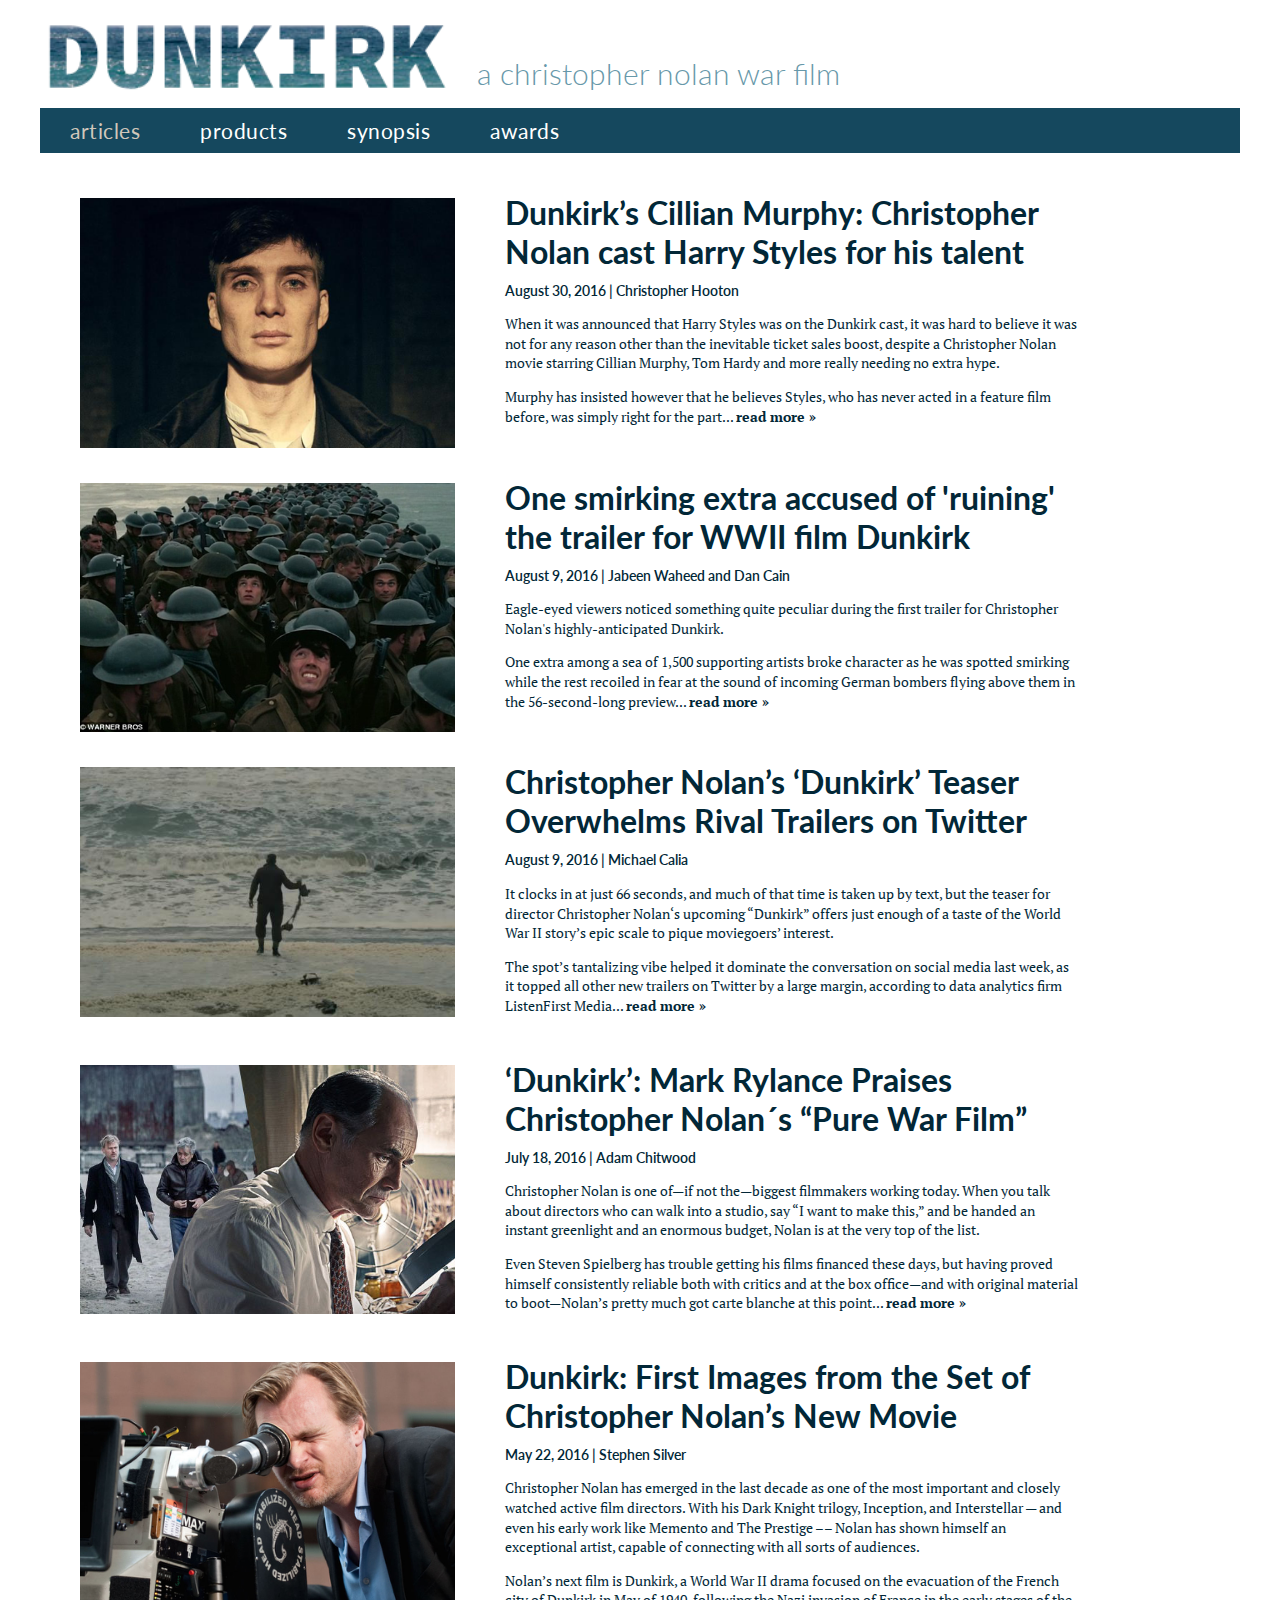
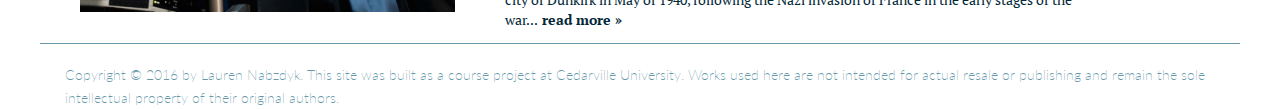
==== articles/index.html @ d1df7dfc "Initial file set from previous project" ====
<!DOCTYPE>
<html>
<head>
    <title>Dunkirk: A Christopher Nolan War Film </title>
    <meta charset="utf-8" />
    <meta name="viewport" content="width=device-width, initial-scale=1.0" />
    <link href="/styles.css" type="text/css" rel="stylesheet" />
</head>
    
    <body>
    
   <header>
        <div id=sitemasthead> 
            
            <h1> <a href="../index.html"><img src="../images/dunkirklogo.png" /> </a>
            <a id=words href="../index.html">A Christopher Nolan War Film</a>
            </h1>
            <nav id=nav-main>
            
            <ul>
                <li class=selected><a href="index.html"> Articles </a></li>
                <li><a href="../products/index.html"> Products </a></li>
                <li><a href="../synopsis.html"> Synopsis </a></li>
                <li><a href="../awards.html"> Awards </a></li>
            </ul>
            </nav>
        </div>
    </header>
        
    <h2 id=heading>Articles</h2>
    
        <section id=articles>
            
            <ul>
            
                <li>
                    <img src=../images/murphy%20preview.png />
                    
                    <div class=preview>
                        
                        <h3>Dunkirk’s Cillian Murphy: Christopher Nolan cast Harry Styles for his talent</h3>

                        <p class=bar> August 30, 2016 &#124; Christopher Hooton </p>

                        <p>When it was announced that Harry Styles was on the Dunkirk cast, it was hard to believe it was not for any reason other than the inevitable ticket sales boost, despite a Christopher Nolan movie starring Cillian Murphy, Tom Hardy and more really needing no extra hype.</p>

                        <p>Murphy has insisted however that he believes Styles, who has never acted in a feature film before, was simply right for the part... <a href=article5.html> Read More &raquo;</a></p>

                    </div>
                </li>

                <li>

                    <img src="../images/smirkpreview.png" />
                    
                    <div class=preview>
                        <h3>One smirking extra accused of 'ruining' the trailer for WWII film Dunkirk</h3>

                        <p class=bar> August 9, 2016 &#124; Jabeen Waheed and Dan Cain</p>

                        <p>Eagle-eyed viewers noticed something quite peculiar during the first trailer for Christopher Nolan's highly-anticipated Dunkirk.</p>

                        <p>One extra among a sea of 1,500 supporting artists broke character as he was spotted smirking while the rest recoiled in fear at the sound of incoming German bombers flying above them in the 56-second-long preview... <a href=article4.html> Read More &raquo;</a></p>
                    </div>
                        

                </li>

                <li>

                    <img src="../images/beach.png" />
                    
                    <div class=preview>
                        <h3>Christopher Nolan’s &lsquo;Dunkirk&rsquo; Teaser Overwhelms Rival Trailers on Twitter
                        </h3>

                        <p class=bar> August 9, 2016 &#124; Michael Calia </p>

                        <p>It clocks in at just 66 seconds, and much of that time is taken up by text, but the teaser for director Christopher Nolan‘s upcoming “Dunkirk” offers just enough of a taste of the World War II story’s epic scale to pique moviegoers’ interest.</p>

                        <p>The spot’s tantalizing vibe helped it dominate the conversation on social media last week, as it topped all other new trailers on Twitter by a large margin, according to data analytics firm ListenFirst Media... <a href=article3.html> Read More &raquo;</a></p>
                    </div>
                </li>

                <li>

                    <img src="../images/rylancepreview.png" />
                    
                    <div class=preview>
                        <h3>&lsquo;Dunkirk&rsquo;: Mark Rylance Praises Christopher Nolan&acute;s &ldquo;Pure War Film&rdquo;
                        </h3>

                        <p class=bar> July 18, 2016 &#124;  Adam Chitwood </p>

                        <p>Christopher Nolan is one of—if not the—biggest filmmakers working today. When you talk about directors who can walk into a studio, say “I want to make this,” and be handed an instant greenlight and an enormous budget, Nolan is at the very top of the list. 
                            
                        <p>Even Steven Spielberg has trouble getting his films financed these days, but having proved himself consistently reliable both with critics and at the box office—and with original material to boot—Nolan’s pretty much got carte blanche at this point... <a href="article2.html"> Read More &raquo;</a></p>
                    </div>
                </li>

                <li>

                    <img src="../images/nolan.png" />
                    
                    <div class=preview>
                        <h3>Dunkirk: First Images from the Set of Christopher Nolan’s New Movie</h3>

                        <p class=bar>May 22, 2016 &#124; Stephen Silver</p>

                        <p>Christopher Nolan has emerged in the last decade as one of the most important and closely watched active film directors. With his Dark Knight trilogy, Inception, and Interstellar — and even his early work like Memento and The Prestige –– Nolan has shown himself an exceptional artist, capable of connecting with all sorts of audiences.</p>

                        <p>Nolan’s next film is Dunkirk, a World War II drama focused on the evacuation of the French city of Dunkirk in May of 1940, following the Nazi invasion of France in the early stages of the war...<a href="article1.html"> Read More &raquo;</a></p>
                    </div>
                </li>

            </ul>

        </section>
        
        <footer>
            <p>Copyright &copy; 2016 by Lauren Nabzdyk. This site was built as a course project at Cedarville University. Works used here are not intended for actual resale or publishing and remain the sole intellectual property of their original authors.</p> 
        </footer>
    
    </body>


</html>
---- styles.css ----
@import url('https://fonts.googleapis.com/css?family=Lato:300,400,700,900');
@import url('https://fonts.googleapis.com/css?family=PT+Serif:400,400i,700');


a:hover, 
.selected a {
    color:d0c7bb;
}

#articles a {
    text-transform:lowercase;
    font-weight:800;
}

#articles img {
    float:left;
    width:375px;
    height:auto;
    box-sizing:border-box;
    padding-top:35px;
    clear:both;
}

#articles h3 {
    width:575px;
    font-size:3.2em; 
    color:022737;
    margin:30 0 10;
}

#articles ul {
    list-style:none;
}

body {
    font-family: 'Lato', sans-serif;
    font-size:62.5%;
    font-weight:normal;
    width:1200px;
    margin:auto;
    padding:0;
}

#content {
    float:none;
    width:770px;
    padding:15px 310px 10px 115px;
}

#content img {
    width:775px;
    margin:0;
}

#content li img {
    width:500px;
    margin:auto;
    padding:25 75;
}

#content td {
    padding:15;
    color: 022737;
}

#content th {
    text-align:left;
    padding:15px;
    font-weight:800;
    color: 022737;
}

#content .title p {
    font-family: 'Lato', sans-serif;
    margin:0;
    padding:10 0;
}

#content ul {
    list-style:none;
}

.except {
    text-transform:lowercase;
    font-weight:bold;
    font-size:3.2em;
    color:022737;
    margin-bottom:auto;
    margin-left:115px
}

footer {
    clear:both;
    font-style:'Lato', sans-serif; 
    font-weight:200;
    color:6798a9;
    font-size:1.4em;
    width:100%;
    margin-top:50px;
    border-top-style:solid;
    border-width:thin;
    padding-top:20px;
}

footer p {
    margin:0;
    padding-left:25px;
    width:95%;
    line-height:1.6em;
    
}


h1 {
    font-size: 3em;
    font-weight:300;
    margin-bottom:auto;
    text-transform:lowercase;
    padding:0;
}

h1 a {
    text-decoration:none;
    color:6798a9;
    padding:0;
    
}

h3 {
    font-weight:bold;
    font-size:3.2em;
    color:022737;
    margin-bottom:18px;
    width:775px;
}

#heading {
    display:none;
}

header img {
    padding-top:15px;
    width:412px;
}

img {
    width:100%
}

#info {
    float:left;
    
}

#info h3 {
    font-size:3.2em;
    color:15485e;
    margin-bottom:5px;
    margin-top:45px;
    width:700;
}

#info p {
    font-size:1.4em;
    color:022737;
    width:600px;
    padding:5 0;
    margin:0;
    font-weight:400;
}

#info .price {
    font-family:'Lato', sans-serif;
    font-size:2.1em;
    font-weight:600;
    margin-top:8;
    margin-bottom:15;
    color:15485e;
}

#info .purchase {
    background-color:022737;
    color:white;
    box-sizing: border-box;
    padding:10;
    margin-top:25;
    width:210;
    text-align:center;
    text-transform: lowercase;
    font-family:'Lato', sans-serif;
}

#info .purchase a {
    color:white;
}

#info .purchase a:hover {
    color:d0c7bb;
    
}

#info ul {
    font-size:1.2em;
    list-style:none;
    font-family:'PT Serif', serif;
    padding:10 0;
    margin:0 ;
    color:022737;
}

#main .above {
    margin:auto;
    background-image:url(images/nolanmain.png);
    background-repeat:no-repeat;
    background-size: 775px;
    box-sizing:border-box;
    width:765px;
    height:430px;
    margin-bottom:40;
}

#main .above a {
    color:white;
    text-transform: lowercase;
    font-family: 'Lato', sans-serif;
    padding-left:675;
}

#main .above h3 {
    color:white;
    padding:15;
    width:425px;
    font-weight:600;
    letter-spacing:inherit;
    font-size:3.6em;
    padding:25 25 210;
}

#main .below1 {
    margin:auto;
    float:left; 
    box-sizing: border-box;
    padding-right:15px;
}

#main .below1 img {
    width:375px;
    
}

#main .below2 {
    margin:auto;
    float:left;
    box-sizing: border-box;
    padding:0 25;
}

#main .below2 img {
    width:375px;
}

#main .below1 h3,
#main .below2 h3 {
    font-size:2em;
    width:355px;
    padding:0;
    margin-top:15;
    margin-bottom:15;
}

#main .below1 p,
#main .below2 p {
    font-family: 'PT Serif', serif;
    margin:0;
    width:315px;
    font-family: 'PT Serif', serif;
    font-style: oblique;
    padding:0;
}

#main .below1 p a,
#main .below2 p a{
    font-style:normal;
    text-transform: lowercase;
    font-weight:800;
    margin:0;
}

#main #focus {
    float:left;
    width:775;
    box-sizing:border-box;
    padding:0
}

#main #sidebar {
    margin:0;
    float:left;
    width:425px;
    box-sizing:border-box;
    padding:0 20;
}

#main #sidebar a:hover {
    color:d0c7bb;
}

#main #sidebar h3 {
    margin:auto;
    font-size:2.1em;
    float:right;
    text-align:center;
    width:125;
    padding:80 20 75 10;
}

#main #sidebar li a {
    text-decoration:none;
    font-weight:400;
    color:white;
}

#main #sidebar .feature {
    margin:35 0;
    background:none;
    font-family: 'Lato', sans-serif;
    font-size:3.6em;
    color:2b7a91;
    font-weight:600;
    text-transform: lowercase;
    width:420;
    height:15;
}

#main #sidebar .left h3 {
    margin:auto;
    float:left;
    padding-left:30px;
    padding-right:30px;
}

#main #sidebar .left img {
    width:185px;
    height:auto;
    position:relative;
}

#main #sidebar .right img {
    width:185px;
    height:auto;
    position:relative;
    padding:0;
}

#main #sidebar li  {
    margin:0;
    background-color:15485e;
    box-sizing:border-box;
    padding:0 15 0 15;
    height:225;
    margin-top:55;
    width:400px;
    margin-top:55;
}

#main #sidebar .view a {
    font-family:'PT Serif', serif;
    font-weight:600;
    color:022737;
    padding-left:245;
}

#main #sidebar .view a:hover {
    color:d0c7bb;
}

#main #sidebar .view {
    background:none;
}

#main .special a {
    margin:0;
    float:left;
    width:250;
    padding-left:115;
    padding-bottom:20;
    text-align:right;
}

#main ul {
    list-style:none;
    padding:0;
}

nav {
    clear:both;
    background-color:15485e;
    width:1200px;
}

nav a {
    color:white;
    font-size:2.1em;
    text-decoration:none;
    letter-spacing:.5px;

}

nav:after {
    clear:both;
    display: block;
    content:"";
}

nav li {
    list-style:none;
    float:left;
    padding-left:30px;
    padding-right:30px;
    padding-top:10px;
    padding-bottom:10px;
    text-transform: lowercase;

}

nav ul {
    padding-left:0;
}

p a {
    text-decoration:none;
    color:022737;
    padding:0;
    margin:auto;
}

.preview {
    margin:0;
    float:left;
    width:575px;
    padding-left:50;
}

.preview .bar {
    margin:0;
    font-family:'Lato', sans-serif;
    font-weight:600;
    font-size:1.4em;
}

#products .item a:hover h4 {
    color:d0c7bb;
}

#products .item {
    margin:auto;
    float:left;
    width:375px;
    box-sizing:border-box;
    padding:50 25 0 25; 
    height:575px;
}

#products .item a {
    margin:auto;
    text-transform:lowercase;
    text-align:right;
    text-decoration:none;
}

#products .item h4  {
    text-decoration:none;
    margin:0;
    font-size:2.1em;
    font-weight:800;
    color:022737;
    padding:15px 15px;
    text-align:center;
    text-transform: none;
}

#products .item p {
    font-family:'Lato', sans-serif;
    margin:auto;
    font-size:1.8em;
    font-weight:600;
    padding:0 0 15;
    color:022737;
    text-align:center;
}

#product1 img {
    float:left;
    width:280px;
    height:370px;
    padding-left:65px;
    padding-right:25px;
    padding-bottom:100px;
    padding-top:35px;
}

#product2 img {
    float:left;
    width:280px;
    height:370px;
    padding-left:65px;
    padding-right:25px;
    padding-bottom:100px;
    padding-top:35px;
}

#product3 img {
    float:left;
    width:280px;
    height:370px;
    padding-left:65px;
    padding-right:25px;
    padding-bottom:100px;
    padding-top:35px;
}

#product4 img {
    float:left;
    width:280px;
    height:370px;
    padding-left:65px;
    padding-right:25px;
    padding-bottom:100px;
    padding-top:35px;
}

#product5 img {
    float:left;
    width:280px;
    height:370px;
    padding-left:65px;
    padding-right:25px;
    padding-bottom:100px;
    padding-top:35px;
}

#products ul {
    list-style:none;
}

section p {
    font-family: 'PT Serif', serif;
    font-weight: normal;
    font-size:1.4em;
    color:022737;
    line-height:1.4em;
    padding:0;
}

.title .bar {
    font-family:'Lato', sans-serif;
    font-weight:600;
    font-size:1.4em;
    padding:15 0;
}

.title h3 {
    margin-top:15px;
    margin-bottom:0;
    width:100%; 
}

#words {
    float:right;
    clear:both;
    padding:55px 400px 0 0;
}

.year {
    font-weight: 800;
}

@media screen and (max-width:1200px) {
    
    #articles img {
        display:none;
    }
    
    body {
        width:720px;
    }
    
    #content {
        padding:0 25 ;
        width:90%;
    }
    
    #content img {
        width:100%;
        height:auto;
    }
    
    .except {
        margin:0;
        padding:15 25 5; 
    }
    
    h1 {
        font-size:2.4em;
    }
    
    #info h3 {
        width:375px;
        font-size:3em;
    }
    
    #info {
        width:400px;
        margin-bottom:100px;
    }
    
    #info p {
        width:375px; 
    }
    
    header img {
        padding-top:10px;
        width:345px;
    }
    
    #main .above {
        background-size:450px;
        margin:0;
        padding:0;
        height:auto;
        width:450px;
    }
    
     #main .above a {
        padding-left:350px;
    }

    #main .above h3 {
        font-size:2.4em; 
        width:275px;
        padding:15px;
        margin-bottom:90px;
    }
    
    #main .below1 {
        width:225px;
    }
    
    #main .below1 img {
        width:100%;
        
    }
    
    #main .below1 p {
        width:215px;
        font-size:1.1em;
    }
    
    #main .below1 h3 {
        font-size:1.4em;
        width:215px;
    }
    
    #main .below2 {
        width:135px;
        padding:0;
    }
    
    #main .below2 img {
        width:100%;
        padding:0 10px; 
    }
    
    #main .below2 p {
        width:215px;
        font-size:1.1em;
    }
    
    #main .below2 h3 {
        font-size:1.4em;
        width:215px;
    }
    
     
    #main #focus {
        width:65%; 
    }
    
    
    #main #sidebar {
        width:35%;
        float:right;
        padding:0;
        margin:0;
        height:auto;
    }

    #main #sidebar .feature {
        font-size:2.4em;
        padding:0;
        width:100%;
        margin:25 0 20 0;
    }

    #main #sidebar .left img {
        width:45%;
        float:left;
        padding:0 15; 
        margin:0;
        
    }

    #main #sidebar .right img {
        width:45%;
        padding:0 10; 
        float:right;
        margin:0;
    }
    
    #main #sidebar h3 {
        width:100%;
        font-size:1.4em;
        padding:45px 15;
        margin:auto;
        float:none;
    }
    
    #main #sidebar .left h3 {
        width:90%;
        font-size:1.4em;
        padding:45px 0;
        margin:auto;
        float:none;
    }
    
    #main #sidebar li {
        float:right; 
        width:100%;
        padding:0;
        margin:20px 0;
        height:130px; 
    }
    
    #main #sidebar .view a {
        width:300px;
        padding:0 130
    }
    
    
    #main .special a {
        padding:0 15;
        margin:auto;
        width:200px;
    }
    
    nav {
        width:100%;
    }

    .preview {
        padding-left:0;
    }
    
    #products .item {
        padding-right:15px;
        padding-left:15px;;
        width:315px;
        height:585px;
        margin:auto;
    }
    
    #product1 img {
        width:35%; 
        height:auto;
        padding:45px 35px 0 25px;
    }
    
    #product2 img {
        width:35%;
        height:auto;
        padding:45px 35px 0 25px;
    }
    
    #product3 img {
        width:35%;
        height:auto;
        padding:45px 35px 0 25px;
    }
    
    #product4 img {
        width:35%;
        height:auto;
        padding:45px 35px 0 25px;
    }
    
    #product5 img {
        width:35%;
        height:auto;
        padding:45px 35px 0 25px;
    }
    
   #words {
        float:right;
        padding:45px 70px 0 0;
        margin:0;
    }
   
}

@media screen and (max-width:720px) {
    
    #articles h3 {
        padding-left:0;
        margin-left:0;
        font-size:1.7em;
        width:285px;
        margin-top:15px;
    }
    
    #articles ul {
        padding-left:15px;
    }
    
    #articles p {
        font-size:1.2em;
        padding-left:0;
        width:285px;
    }
  
    body {
        width:320px;
        font-size:62.5%;
    }
    
    #content {
        font-size:.8em;
        padding:0 15px;
        width:85%;
    }
    
    #content td {
        font-size:.8em;
        margin-left:0;
        padding:10px;
    }
    
    #content th {
        font-size:.8em;
        padding:10px
    }
    
    #content ul img {
        width:75%;
        padding:10px 0;
    }
    
    .except {
        font-size:2em;
        padding:10px 15px 0;
    }
    
    footer {
        font-size:1em;
        width:300px;
    }
    
    header img {
        width:60%;
        padding:10px 5px 0 5px;
        margin:0;
    }
    
    #info {
        padding-left:15px;
    }
    
    #info h3 {
        margin-top:25px;
        font-size:2.1em;
        width:275px;
    }
    
    #info .price {
        font-size:1.4em;
    }
    
    #info p {
        width:275;
        font-size:1.2em;
    }
    
    #main .above {
        background-size:290px; 
        margin-left:15px;
        margin-bottom:0;
    }
    
    #main .above h3 {
        font-size:1.6em; 
        color:15485e;
        padding-top:175px;
        padding-left:0;
        padding-bottom:0;
        margin-bottom:0;
    }
    
    #main .above a {
        color:15485e;
        padding:0;
        padding-bottom:0;
        margin-bottom:0;
        font-weight:300;
        font-size:.8em;
    }
    
    #main .above a:hover {
        color::d0c7bb;;
    }
    
    #main .below1 img,
    #main .below2 img {
        display:none;
    }
    
    #main .below1 .hide,
    #main .below2 .hide{
        display:none;
    }
    
    #main .below1 h3,
    #main .below2 h3{
        color:15485e;
        width:300px;
        padding-left:15px;
        margin-bottom:0;
        margin-top:15px;
    }
    
     #main #focus {
        width:100%;
    }
    
    #main .below1 .special a,
    #main .below2 .special a {
        color:15485e;
        font-family:'Lato', sans-serif;
        margin-top:0;
        padding-left:15px;
        float:none;
        font-weight:300;
    }
    
    #main .below1 .special a:hover,
    #main .below2 .special a:hover {
        color:d0c7bb;
    }
    
    #main #sidebar {
        width:100%;
        float:none;
        padding:0;
        margin:0;
        height:auto;
    }
    
    #main #sidebar .feature {
        padding-left: 15px;
        font-size:1.8em;
        margin-bottom:10px;
    }
    
    #main #sidebar li {
        background-color:white;
        height:175px;
    }
    
    #main #sidebar h3 {
        margin-top:45px;

    }
    
    #main #sidebar .left h3 {
        margin-top:45px;
        margin-bottom:;
    }
    
    #main #sidebar li a {
        color:15485e;

    }
    
    #main #sidebar .view a {
        float:left;
        width:100%;
        padding-left:185px;
        font-weight:100;
    }
    
    #main p {
        margin:0;
    }
    
    nav li {
        font-size:.6em ;
        padding-left:15px;
        padding-top:6px;
        padding-bottom:6px;
        margin:0;
        width:320px;
    }
    
    nav {
        height:110px;
    }
    
    #product1 img {
        width:55%;
        height:auto;
        padding-left:75px;
        
    }
    
    #product2 img {
        padding-top:25px;
        width:55%;
        height:auto;
        padding-left:75px;
        
    }
    
    #product3 img {
        width:55%;
        height:auto;
        padding-left:75px;
        
    }
    
    #product4 img {
        width:55%;
        height:auto;
        padding-left:75px;
        
    }
    
    #product5 img {
        width:55%;
        height:auto;
        padding-left:75px;
        
    }
    
    #products .item {
        width:100%;
        height:auto;
        margin:auto;
        padding:0;
        height:250px;
    }
    
    #products .item .book {
        padding:40px 0 10px;
    }
    
    #products .item img {
        float:left;
        width:50%;
        padding:10px 15px 30px 10px;
        height:auto;
    }
    
    #products .item h4 {
        font-size:1.6em;
        padding-top:130px;
        text-align:left;
    }
    
    #products .item p {
        font-size:1.4em;
        padding:0;
        text-align:left;
    }
    
    #products ul {
        padding:0 15px;
    }
    
    .title h3 {
        font-size:2.1em; 
    }
    
    #words {
        font-size:62.5%;
        width:115px;
        padding:10px 0 10px 0;
    }
    
}
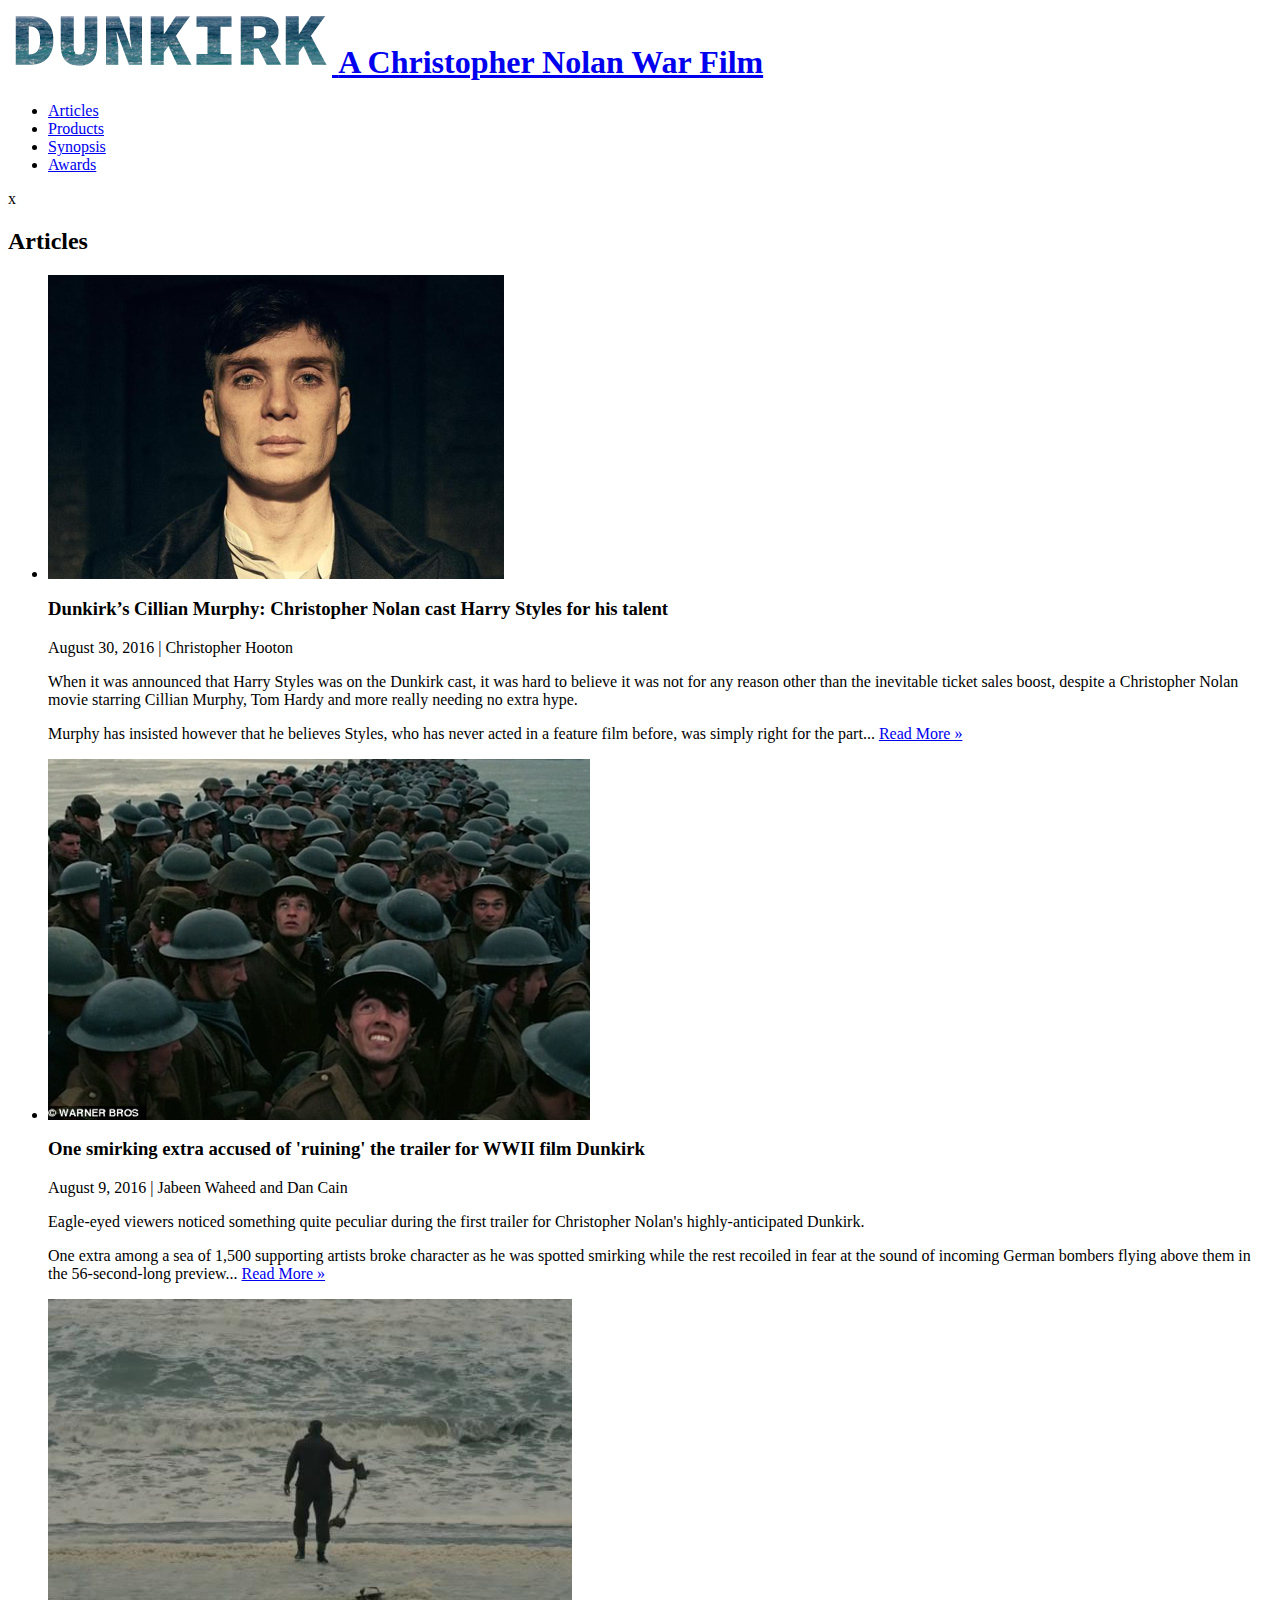
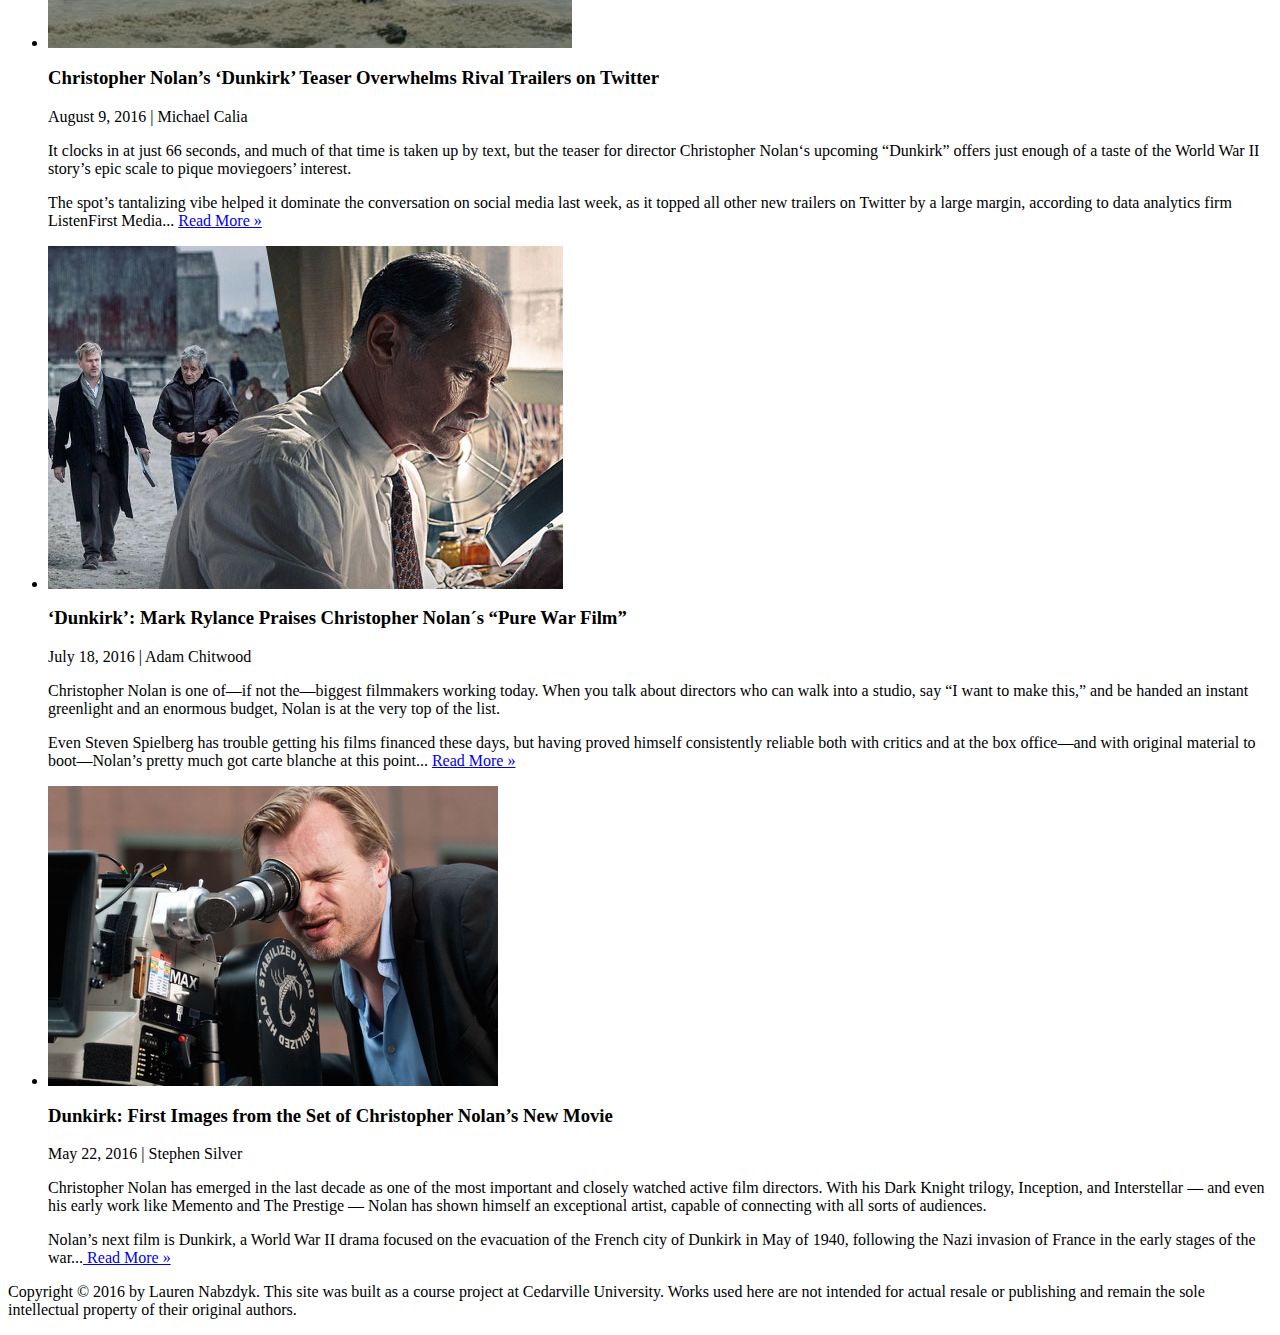
==== commit dee61798: "Install sass and browser-sync" ====
--- a/articles/index.html
+++ b/articles/index.html
@@ -4,19 +4,19 @@
     <title>Dunkirk: A Christopher Nolan War Film </title>
     <meta charset="utf-8" />
     <meta name="viewport" content="width=device-width, initial-scale=1.0" />
-    <link href="/styles.css" type="text/css" rel="stylesheet" />
+    <link href="css/styles.css" type="text/css" rel="stylesheet" />
 </head>
-    
+
     <body>
-    
+
    <header>
-        <div id=sitemasthead> 
-            
+        <div id=sitemasthead>
+
             <h1> <a href="../index.html"><img src="../images/dunkirklogo.png" /> </a>
             <a id=words href="../index.html">A Christopher Nolan War Film</a>
             </h1>
             <nav id=nav-main>
-            
+
             <ul>
                 <li class=selected><a href="index.html"> Articles </a></li>
                 <li><a href="../products/index.html"> Products </a></li>
@@ -25,19 +25,19 @@
             </ul>
             </nav>
         </div>
-    </header>
-        
+    </header>x
+
     <h2 id=heading>Articles</h2>
-    
+
         <section id=articles>
-            
+
             <ul>
-            
+
                 <li>
                     <img src=../images/murphy%20preview.png />
-                    
+
                     <div class=preview>
-                        
+
                         <h3>Dunkirk’s Cillian Murphy: Christopher Nolan cast Harry Styles for his talent</h3>
 
                         <p class=bar> August 30, 2016 &#124; Christopher Hooton </p>
@@ -52,7 +52,7 @@
                 <li>
 
                     <img src="../images/smirkpreview.png" />
-                    
+
                     <div class=preview>
                         <h3>One smirking extra accused of 'ruining' the trailer for WWII film Dunkirk</h3>
 
@@ -62,14 +62,14 @@
 
                         <p>One extra among a sea of 1,500 supporting artists broke character as he was spotted smirking while the rest recoiled in fear at the sound of incoming German bombers flying above them in the 56-second-long preview... <a href=article4.html> Read More &raquo;</a></p>
                     </div>
-                        
+
 
                 </li>
 
                 <li>
 
                     <img src="../images/beach.png" />
-                    
+
                     <div class=preview>
                         <h3>Christopher Nolan’s &lsquo;Dunkirk&rsquo; Teaser Overwhelms Rival Trailers on Twitter
                         </h3>
@@ -85,15 +85,15 @@
                 <li>
 
                     <img src="../images/rylancepreview.png" />
-                    
+
                     <div class=preview>
                         <h3>&lsquo;Dunkirk&rsquo;: Mark Rylance Praises Christopher Nolan&acute;s &ldquo;Pure War Film&rdquo;
                         </h3>
 
                         <p class=bar> July 18, 2016 &#124;  Adam Chitwood </p>
 
-                        <p>Christopher Nolan is one of—if not the—biggest filmmakers working today. When you talk about directors who can walk into a studio, say “I want to make this,” and be handed an instant greenlight and an enormous budget, Nolan is at the very top of the list. 
-                            
+                        <p>Christopher Nolan is one of—if not the—biggest filmmakers working today. When you talk about directors who can walk into a studio, say “I want to make this,” and be handed an instant greenlight and an enormous budget, Nolan is at the very top of the list.
+
                         <p>Even Steven Spielberg has trouble getting his films financed these days, but having proved himself consistently reliable both with critics and at the box office—and with original material to boot—Nolan’s pretty much got carte blanche at this point... <a href="article2.html"> Read More &raquo;</a></p>
                     </div>
                 </li>
@@ -101,7 +101,7 @@
                 <li>
 
                     <img src="../images/nolan.png" />
-                    
+
                     <div class=preview>
                         <h3>Dunkirk: First Images from the Set of Christopher Nolan’s New Movie</h3>
 
@@ -116,12 +116,12 @@
             </ul>
 
         </section>
-        
+
         <footer>
-            <p>Copyright &copy; 2016 by Lauren Nabzdyk. This site was built as a course project at Cedarville University. Works used here are not intended for actual resale or publishing and remain the sole intellectual property of their original authors.</p> 
+            <p>Copyright &copy; 2016 by Lauren Nabzdyk. This site was built as a course project at Cedarville University. Works used here are not intended for actual resale or publishing and remain the sole intellectual property of their original authors.</p>
         </footer>
-    
+
     </body>
 
 
-</html>+</html>
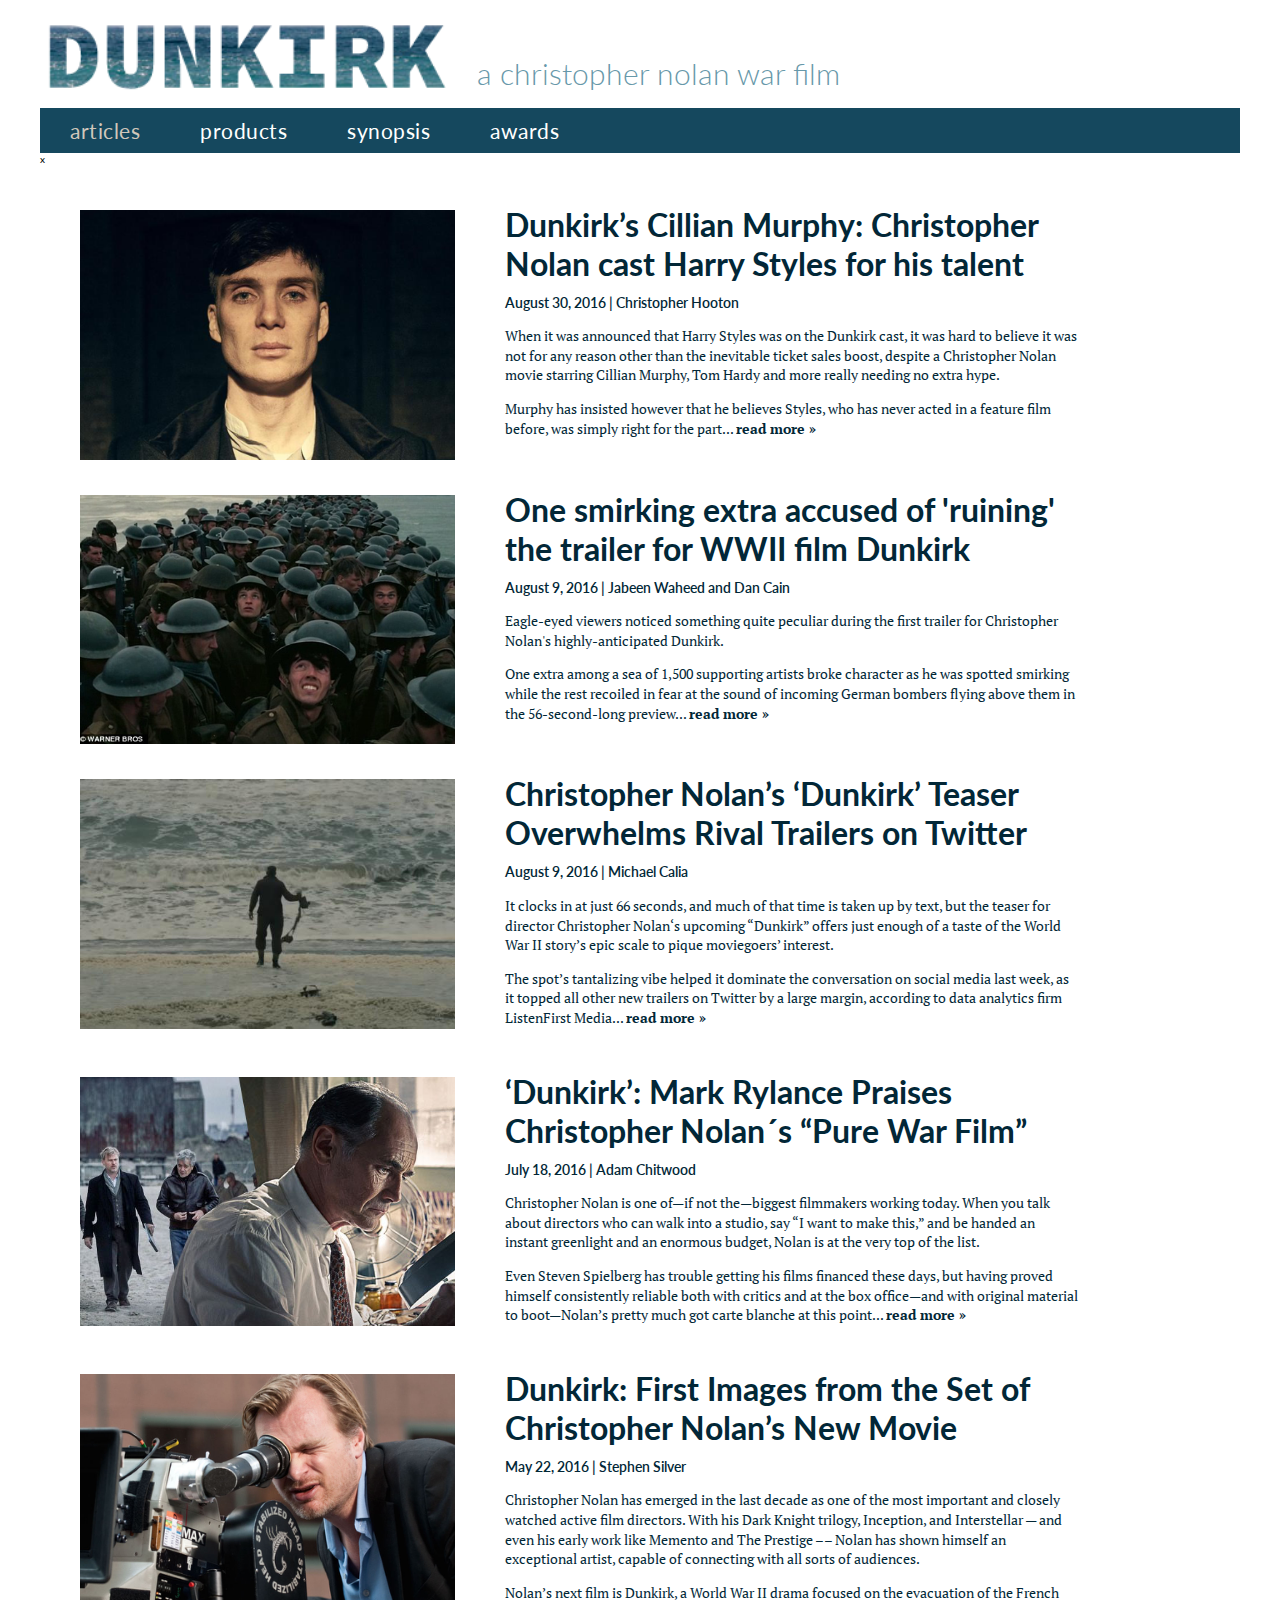
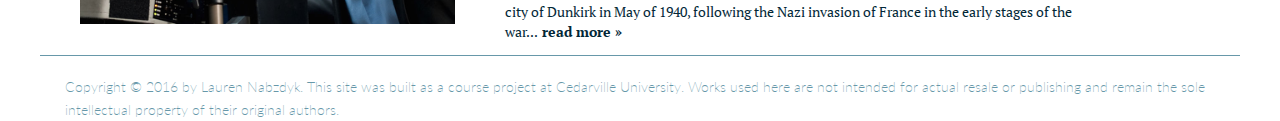
==== commit 6e1796c6: "Correct styles for all pages and ensure paths" ====
--- a/articles/index.html
+++ b/articles/index.html
@@ -4,7 +4,7 @@
     <title>Dunkirk: A Christopher Nolan War Film </title>
     <meta charset="utf-8" />
     <meta name="viewport" content="width=device-width, initial-scale=1.0" />
-    <link href="css/styles.css" type="text/css" rel="stylesheet" />
+    <link href="../css/styles.css" type="text/css" rel="stylesheet" />
 </head>
 
     <body>
--- a/css/styles.css
+++ b/css/styles.css
@@ -0,0 +1,899 @@
+@import url("https://fonts.googleapis.com/css?family=Lato:300,400,700,900");
+@import url("https://fonts.googleapis.com/css?family=PT+Serif:400,400i,700");
+a:hover,
+.selected a {
+  color: d0c7bb; }
+
+#articles a {
+  text-transform: lowercase;
+  font-weight: 800; }
+
+#articles img {
+  float: left;
+  width: 375px;
+  height: auto;
+  box-sizing: border-box;
+  padding-top: 35px;
+  clear: both; }
+
+#articles h3 {
+  width: 575px;
+  font-size: 3.2em;
+  color: 022737;
+  margin: 30 0 10; }
+
+#articles ul {
+  list-style: none; }
+
+body {
+  font-family: 'Lato', sans-serif;
+  font-size: 62.5%;
+  font-weight: normal;
+  width: 1200px;
+  margin: auto;
+  padding: 0; }
+
+#content {
+  float: none;
+  width: 770px;
+  padding: 15px 310px 10px 115px; }
+
+#content img {
+  width: 775px;
+  margin: 0; }
+
+#content li img {
+  width: 500px;
+  margin: auto;
+  padding: 25 75; }
+
+#content td {
+  padding: 15;
+  color: 022737; }
+
+#content th {
+  text-align: left;
+  padding: 15px;
+  font-weight: 800;
+  color: 022737; }
+
+#content .title p {
+  font-family: 'Lato', sans-serif;
+  margin: 0;
+  padding: 10 0; }
+
+#content ul {
+  list-style: none; }
+
+.except {
+  text-transform: lowercase;
+  font-weight: bold;
+  font-size: 3.2em;
+  color: 022737;
+  margin-bottom: auto;
+  margin-left: 115px; }
+
+footer {
+  clear: both;
+  font-style: 'Lato', sans-serif;
+  font-weight: 200;
+  color: 6798a9;
+  font-size: 1.4em;
+  width: 100%;
+  margin-top: 50px;
+  border-top-style: solid;
+  border-width: thin;
+  padding-top: 20px; }
+
+footer p {
+  margin: 0;
+  padding-left: 25px;
+  width: 95%;
+  line-height: 1.6em; }
+
+h1 {
+  font-size: 3em;
+  font-weight: 300;
+  margin-bottom: auto;
+  text-transform: lowercase;
+  padding: 0; }
+
+h1 a {
+  text-decoration: none;
+  color: 6798a9;
+  padding: 0; }
+
+h3 {
+  font-weight: bold;
+  font-size: 3.2em;
+  color: 022737;
+  margin-bottom: 18px;
+  width: 775px; }
+
+#heading {
+  display: none; }
+
+header img {
+  padding-top: 15px;
+  width: 412px; }
+
+img {
+  width: 100%; }
+
+#info {
+  float: left; }
+
+#info h3 {
+  font-size: 3.2em;
+  color: 15485e;
+  margin-bottom: 5px;
+  margin-top: 45px;
+  width: 700; }
+
+#info p {
+  font-size: 1.4em;
+  color: 022737;
+  width: 600px;
+  padding: 5 0;
+  margin: 0;
+  font-weight: 400; }
+
+#info .price {
+  font-family: 'Lato', sans-serif;
+  font-size: 2.1em;
+  font-weight: 600;
+  margin-top: 8;
+  margin-bottom: 15;
+  color: 15485e; }
+
+#info .purchase {
+  background-color: 022737;
+  color: white;
+  box-sizing: border-box;
+  padding: 10;
+  margin-top: 25;
+  width: 210;
+  text-align: center;
+  text-transform: lowercase;
+  font-family: 'Lato', sans-serif; }
+
+#info .purchase a {
+  color: white; }
+
+#info .purchase a:hover {
+  color: d0c7bb; }
+
+#info ul {
+  font-size: 1.2em;
+  list-style: none;
+  font-family: 'PT Serif', serif;
+  padding: 10 0;
+  margin: 0;
+  color: 022737; }
+
+#main .above {
+  margin: auto;
+  background-image: url(../images/nolanmain.png);
+  background-repeat: no-repeat;
+  background-size: 775px;
+  box-sizing: border-box;
+  width: 765px;
+  height: 430px;
+  margin-bottom: 40; }
+
+#main .above a {
+  color: white;
+  text-transform: lowercase;
+  font-family: 'Lato', sans-serif;
+  padding-left: 675; }
+
+#main .above h3 {
+  color: white;
+  padding: 15;
+  width: 425px;
+  font-weight: 600;
+  letter-spacing: inherit;
+  font-size: 3.6em;
+  padding: 25 25 210; }
+
+#main .below1 {
+  margin: auto;
+  float: left;
+  box-sizing: border-box;
+  padding-right: 15px; }
+
+#main .below1 img {
+  width: 375px; }
+
+#main .below2 {
+  margin: auto;
+  float: left;
+  box-sizing: border-box;
+  padding: 0 25; }
+
+#main .below2 img {
+  width: 375px; }
+
+#main .below1 h3,
+#main .below2 h3 {
+  font-size: 2em;
+  width: 355px;
+  padding: 0;
+  margin-top: 15;
+  margin-bottom: 15; }
+
+#main .below1 p,
+#main .below2 p {
+  font-family: 'PT Serif', serif;
+  margin: 0;
+  width: 315px;
+  font-family: 'PT Serif', serif;
+  font-style: oblique;
+  padding: 0; }
+
+#main .below1 p a,
+#main .below2 p a {
+  font-style: normal;
+  text-transform: lowercase;
+  font-weight: 800;
+  margin: 0; }
+
+#main #focus {
+  float: left;
+  width: 775;
+  box-sizing: border-box;
+  padding: 0; }
+
+#main #sidebar {
+  margin: 0;
+  float: left;
+  width: 425px;
+  box-sizing: border-box;
+  padding: 0 20; }
+
+#main #sidebar a:hover {
+  color: d0c7bb; }
+
+#main #sidebar h3 {
+  margin: auto;
+  font-size: 2.1em;
+  float: right;
+  text-align: center;
+  width: 125;
+  padding: 80 20 75 10; }
+
+#main #sidebar li a {
+  text-decoration: none;
+  font-weight: 400;
+  color: white; }
+
+#main #sidebar .feature {
+  margin: 35 0;
+  background: none;
+  font-family: 'Lato', sans-serif;
+  font-size: 3.6em;
+  color: 2b7a91;
+  font-weight: 600;
+  text-transform: lowercase;
+  width: 420;
+  height: 15; }
+
+#main #sidebar .left h3 {
+  margin: auto;
+  float: left;
+  padding-left: 30px;
+  padding-right: 30px; }
+
+#main #sidebar .left img {
+  width: 185px;
+  height: auto;
+  position: relative; }
+
+#main #sidebar .right img {
+  width: 185px;
+  height: auto;
+  position: relative;
+  padding: 0; }
+
+#main #sidebar li {
+  margin: 0;
+  background-color: 15485e;
+  box-sizing: border-box;
+  padding: 0 15 0 15;
+  height: 225;
+  margin-top: 55;
+  width: 400px;
+  margin-top: 55; }
+
+#main #sidebar .view a {
+  font-family: 'PT Serif', serif;
+  font-weight: 600;
+  color: 022737;
+  padding-left: 245; }
+
+#main #sidebar .view a:hover {
+  color: d0c7bb; }
+
+#main #sidebar .view {
+  background: none; }
+
+#main .special a {
+  margin: 0;
+  float: left;
+  width: 250;
+  padding-left: 115;
+  padding-bottom: 20;
+  text-align: right; }
+
+#main ul {
+  list-style: none;
+  padding: 0; }
+
+nav {
+  clear: both;
+  background-color: 15485e;
+  width: 1200px; }
+
+nav a {
+  color: white;
+  font-size: 2.1em;
+  text-decoration: none;
+  letter-spacing: .5px; }
+
+nav:after {
+  clear: both;
+  display: block;
+  content: ""; }
+
+nav li {
+  list-style: none;
+  float: left;
+  padding-left: 30px;
+  padding-right: 30px;
+  padding-top: 10px;
+  padding-bottom: 10px;
+  text-transform: lowercase; }
+
+nav ul {
+  padding-left: 0; }
+
+p a {
+  text-decoration: none;
+  color: 022737;
+  padding: 0;
+  margin: auto; }
+
+.preview {
+  margin: 0;
+  float: left;
+  width: 575px;
+  padding-left: 50; }
+
+.preview .bar {
+  margin: 0;
+  font-family: 'Lato', sans-serif;
+  font-weight: 600;
+  font-size: 1.4em; }
+
+#products .item a:hover h4 {
+  color: d0c7bb; }
+
+#products .item {
+  margin: auto;
+  float: left;
+  width: 375px;
+  box-sizing: border-box;
+  padding: 50 25 0 25;
+  height: 575px; }
+
+#products .item a {
+  margin: auto;
+  text-transform: lowercase;
+  text-align: right;
+  text-decoration: none; }
+
+#products .item h4 {
+  text-decoration: none;
+  margin: 0;
+  font-size: 2.1em;
+  font-weight: 800;
+  color: 022737;
+  padding: 15px 15px;
+  text-align: center;
+  text-transform: none; }
+
+#products .item p {
+  font-family: 'Lato', sans-serif;
+  margin: auto;
+  font-size: 1.8em;
+  font-weight: 600;
+  padding: 0 0 15;
+  color: 022737;
+  text-align: center; }
+
+#product1 img {
+  float: left;
+  width: 280px;
+  height: 370px;
+  padding-left: 65px;
+  padding-right: 25px;
+  padding-bottom: 100px;
+  padding-top: 35px; }
+
+#product2 img {
+  float: left;
+  width: 280px;
+  height: 370px;
+  padding-left: 65px;
+  padding-right: 25px;
+  padding-bottom: 100px;
+  padding-top: 35px; }
+
+#product3 img {
+  float: left;
+  width: 280px;
+  height: 370px;
+  padding-left: 65px;
+  padding-right: 25px;
+  padding-bottom: 100px;
+  padding-top: 35px; }
+
+#product4 img {
+  float: left;
+  width: 280px;
+  height: 370px;
+  padding-left: 65px;
+  padding-right: 25px;
+  padding-bottom: 100px;
+  padding-top: 35px; }
+
+#product5 img {
+  float: left;
+  width: 280px;
+  height: 370px;
+  padding-left: 65px;
+  padding-right: 25px;
+  padding-bottom: 100px;
+  padding-top: 35px; }
+
+#products ul {
+  list-style: none; }
+
+section p {
+  font-family: 'PT Serif', serif;
+  font-weight: normal;
+  font-size: 1.4em;
+  color: 022737;
+  line-height: 1.4em;
+  padding: 0; }
+
+.title .bar {
+  font-family: 'Lato', sans-serif;
+  font-weight: 600;
+  font-size: 1.4em;
+  padding: 15 0; }
+
+.title h3 {
+  margin-top: 15px;
+  margin-bottom: 0;
+  width: 100%; }
+
+#words {
+  float: right;
+  clear: both;
+  padding: 55px 400px 0 0; }
+
+.year {
+  font-weight: 800; }
+
+@media screen and (max-width: 1200px) {
+  #articles img {
+    display: none; }
+
+  body {
+    width: 720px; }
+
+  #content {
+    padding: 0 25;
+    width: 90%; }
+
+  #content img {
+    width: 100%;
+    height: auto; }
+
+  .except {
+    margin: 0;
+    padding: 15 25 5; }
+
+  h1 {
+    font-size: 2.4em; }
+
+  #info h3 {
+    width: 375px;
+    font-size: 3em; }
+
+  #info {
+    width: 400px;
+    margin-bottom: 100px; }
+
+  #info p {
+    width: 375px; }
+
+  header img {
+    padding-top: 10px;
+    width: 345px; }
+
+  #main .above {
+    background-size: 450px;
+    margin: 0;
+    padding: 0;
+    height: auto;
+    width: 450px; }
+
+  #main .above a {
+    padding-left: 350px; }
+
+  #main .above h3 {
+    font-size: 2.4em;
+    width: 275px;
+    padding: 15px;
+    margin-bottom: 90px; }
+
+  #main .below1 {
+    width: 225px; }
+
+  #main .below1 img {
+    width: 100%; }
+
+  #main .below1 p {
+    width: 215px;
+    font-size: 1.1em; }
+
+  #main .below1 h3 {
+    font-size: 1.4em;
+    width: 215px; }
+
+  #main .below2 {
+    width: 135px;
+    padding: 0; }
+
+  #main .below2 img {
+    width: 100%;
+    padding: 0 10px; }
+
+  #main .below2 p {
+    width: 215px;
+    font-size: 1.1em; }
+
+  #main .below2 h3 {
+    font-size: 1.4em;
+    width: 215px; }
+
+  #main #focus {
+    width: 65%; }
+
+  #main #sidebar {
+    width: 35%;
+    float: right;
+    padding: 0;
+    margin: 0;
+    height: auto; }
+
+  #main #sidebar .feature {
+    font-size: 2.4em;
+    padding: 0;
+    width: 100%;
+    margin: 25 0 20 0; }
+
+  #main #sidebar .left img {
+    width: 45%;
+    float: left;
+    padding: 0 15;
+    margin: 0; }
+
+  #main #sidebar .right img {
+    width: 45%;
+    padding: 0 10;
+    float: right;
+    margin: 0; }
+
+  #main #sidebar h3 {
+    width: 100%;
+    font-size: 1.4em;
+    padding: 45px 15;
+    margin: auto;
+    float: none; }
+
+  #main #sidebar .left h3 {
+    width: 90%;
+    font-size: 1.4em;
+    padding: 45px 0;
+    margin: auto;
+    float: none; }
+
+  #main #sidebar li {
+    float: right;
+    width: 100%;
+    padding: 0;
+    margin: 20px 0;
+    height: 130px; }
+
+  #main #sidebar .view a {
+    width: 300px;
+    padding: 0 130; }
+
+  #main .special a {
+    padding: 0 15;
+    margin: auto;
+    width: 200px; }
+
+  nav {
+    width: 100%; }
+
+  .preview {
+    padding-left: 0; }
+
+  #products .item {
+    padding-right: 15px;
+    padding-left: 15px;
+    width: 315px;
+    height: 585px;
+    margin: auto; }
+
+  #product1 img {
+    width: 35%;
+    height: auto;
+    padding: 45px 35px 0 25px; }
+
+  #product2 img {
+    width: 35%;
+    height: auto;
+    padding: 45px 35px 0 25px; }
+
+  #product3 img {
+    width: 35%;
+    height: auto;
+    padding: 45px 35px 0 25px; }
+
+  #product4 img {
+    width: 35%;
+    height: auto;
+    padding: 45px 35px 0 25px; }
+
+  #product5 img {
+    width: 35%;
+    height: auto;
+    padding: 45px 35px 0 25px; }
+
+  #words {
+    float: right;
+    padding: 45px 70px 0 0;
+    margin: 0; } }
+@media screen and (max-width: 720px) {
+  #articles h3 {
+    padding-left: 0;
+    margin-left: 0;
+    font-size: 1.7em;
+    width: 285px;
+    margin-top: 15px; }
+
+  #articles ul {
+    padding-left: 15px; }
+
+  #articles p {
+    font-size: 1.2em;
+    padding-left: 0;
+    width: 285px; }
+
+  body {
+    width: 320px;
+    font-size: 62.5%; }
+
+  #content {
+    font-size: .8em;
+    padding: 0 15px;
+    width: 85%; }
+
+  #content td {
+    font-size: .8em;
+    margin-left: 0;
+    padding: 10px; }
+
+  #content th {
+    font-size: .8em;
+    padding: 10px; }
+
+  #content ul img {
+    width: 75%;
+    padding: 10px 0; }
+
+  .except {
+    font-size: 2em;
+    padding: 10px 15px 0; }
+
+  footer {
+    font-size: 1em;
+    width: 300px; }
+
+  header img {
+    width: 60%;
+    padding: 10px 5px 0 5px;
+    margin: 0; }
+
+  #info {
+    padding-left: 15px; }
+
+  #info h3 {
+    margin-top: 25px;
+    font-size: 2.1em;
+    width: 275px; }
+
+  #info .price {
+    font-size: 1.4em; }
+
+  #info p {
+    width: 275;
+    font-size: 1.2em; }
+
+  #main .above {
+    background-size: 290px;
+    margin-left: 15px;
+    margin-bottom: 0; }
+
+  #main .above h3 {
+    font-size: 1.6em;
+    color: 15485e;
+    padding-top: 175px;
+    padding-left: 0;
+    padding-bottom: 0;
+    margin-bottom: 0; }
+
+  #main .above a {
+    color: 15485e;
+    padding: 0;
+    padding-bottom: 0;
+    margin-bottom: 0;
+    font-weight: 300;
+    font-size: .8em; }
+
+  #main .below1 img,
+  #main .below2 img {
+    display: none; }
+
+  #main .below1 .hide,
+  #main .below2 .hide {
+    display: none; }
+
+  #main .below1 h3,
+  #main .below2 h3 {
+    color: 15485e;
+    width: 300px;
+    padding-left: 15px;
+    margin-bottom: 0;
+    margin-top: 15px; }
+
+  #main #focus {
+    width: 100%; }
+
+  #main .below1 .special a,
+  #main .below2 .special a {
+    color: 15485e;
+    font-family: 'Lato', sans-serif;
+    margin-top: 0;
+    padding-left: 15px;
+    float: none;
+    font-weight: 300; }
+
+  #main .below1 .special a:hover,
+  #main .below2 .special a:hover {
+    color: d0c7bb; }
+
+  #main #sidebar {
+    width: 100%;
+    float: none;
+    padding: 0;
+    margin: 0;
+    height: auto; }
+
+  #main #sidebar .feature {
+    padding-left: 15px;
+    font-size: 1.8em;
+    margin-bottom: 10px; }
+
+  #main #sidebar li {
+    background-color: white;
+    height: 175px; }
+
+  #main #sidebar h3 {
+    margin-top: 45px; }
+
+  #main #sidebar .left h3 {
+    margin-top: 45px; }
+
+  #main #sidebar li a {
+    color: 15485e; }
+
+  #main #sidebar .view a {
+    float: left;
+    width: 100%;
+    padding-left: 185px;
+    font-weight: 100; }
+
+  #main p {
+    margin: 0; }
+
+  nav li {
+    font-size: 0.6em;
+    padding-left: 15px;
+    padding-top: 6px;
+    padding-bottom: 6px;
+    margin: 0;
+    width: 320px; }
+
+  nav {
+    height: 110px; }
+
+  #product1 img {
+    width: 55%;
+    height: auto;
+    padding-left: 75px; }
+
+  #product2 img {
+    padding-top: 25px;
+    width: 55%;
+    height: auto;
+    padding-left: 75px; }
+
+  #product3 img {
+    width: 55%;
+    height: auto;
+    padding-left: 75px; }
+
+  #product4 img {
+    width: 55%;
+    height: auto;
+    padding-left: 75px; }
+
+  #product5 img {
+    width: 55%;
+    height: auto;
+    padding-left: 75px; }
+
+  #products .item {
+    width: 100%;
+    height: auto;
+    margin: auto;
+    padding: 0;
+    height: 250px; }
+
+  #products .item .book {
+    padding: 40px 0 10px; }
+
+  #products .item img {
+    float: left;
+    width: 50%;
+    padding: 10px 15px 30px 10px;
+    height: auto; }
+
+  #products .item h4 {
+    font-size: 1.6em;
+    padding-top: 130px;
+    text-align: left; }
+
+  #products .item p {
+    font-size: 1.4em;
+    padding: 0;
+    text-align: left; }
+
+  #products ul {
+    padding: 0 15px; }
+
+  .title h3 {
+    font-size: 2.1em; }
+
+  #words {
+    font-size: 62.5%;
+    width: 115px;
+    padding: 10px 0 10px 0; } }
+
+/*# sourceMappingURL=styles.css.map */
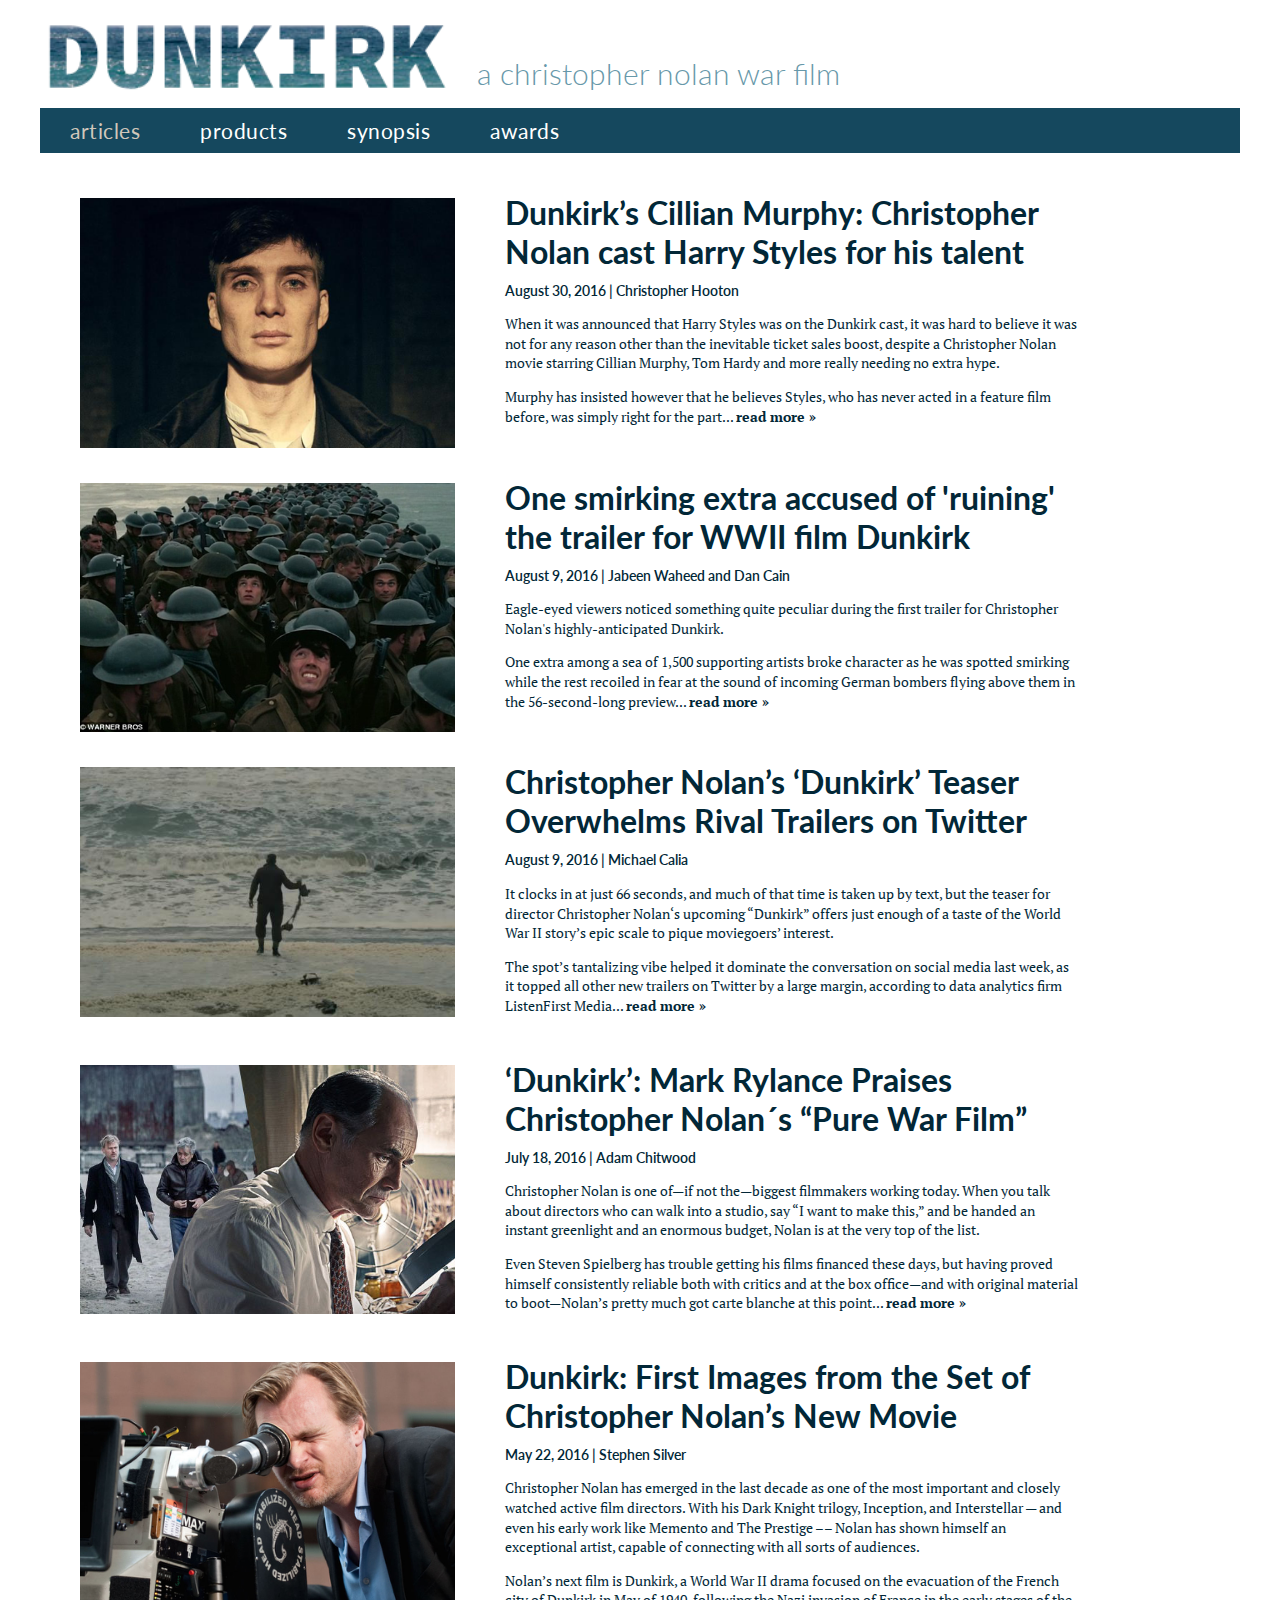
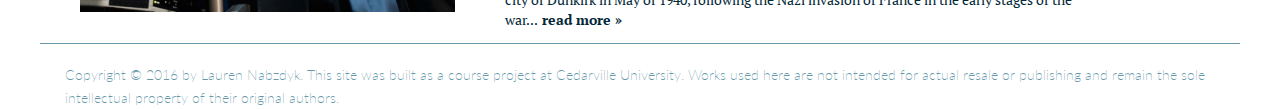
==== commit 7625e333: "Using sass for nesting" ====
--- a/articles/index.html
+++ b/articles/index.html
@@ -25,7 +25,7 @@
             </ul>
             </nav>
         </div>
-    </header>x
+    </header>
 
     <h2 id=heading>Articles</h2>
 
--- a/css/styles.css
+++ b/css/styles.css
@@ -2,12 +2,11 @@
 @import url("https://fonts.googleapis.com/css?family=PT+Serif:400,400i,700");
 a:hover,
 .selected a {
-  color: d0c7bb; }
+  color: #d0c7bb; }
 
 #articles a {
   text-transform: lowercase;
   font-weight: 800; }
-
 #articles img {
   float: left;
   width: 375px;
@@ -15,13 +14,11 @@
   box-sizing: border-box;
   padding-top: 35px;
   clear: both; }
-
 #articles h3 {
   width: 575px;
   font-size: 3.2em;
-  color: 022737;
+  color: #022737;
   margin: 30 0 10; }
-
 #articles ul {
   list-style: none; }
 
@@ -37,39 +34,33 @@
   float: none;
   width: 770px;
   padding: 15px 310px 10px 115px; }
-
-#content img {
-  width: 775px;
-  margin: 0; }
-
-#content li img {
-  width: 500px;
-  margin: auto;
-  padding: 25 75; }
-
-#content td {
-  padding: 15;
-  color: 022737; }
-
-#content th {
-  text-align: left;
-  padding: 15px;
-  font-weight: 800;
-  color: 022737; }
-
-#content .title p {
-  font-family: 'Lato', sans-serif;
-  margin: 0;
-  padding: 10 0; }
-
-#content ul {
-  list-style: none; }
+  #content img {
+    width: 775px;
+    margin: 0; }
+  #content li img {
+    width: 500px;
+    margin: auto;
+    padding: 25 75; }
+  #content td {
+    padding: 15;
+    color: #022737; }
+  #content th {
+    text-align: left;
+    padding: 15px;
+    font-weight: 800;
+    color: #022737; }
+  #content .title p {
+    font-family: 'Lato', sans-serif;
+    margin: 0;
+    padding: 10 0; }
+  #content ul {
+    list-style: none; }
 
 .except {
   text-transform: lowercase;
   font-weight: bold;
   font-size: 3.2em;
-  color: 022737;
+  color: #022737;
   margin-bottom: auto;
   margin-left: 115px; }
 
@@ -84,12 +75,11 @@
   border-top-style: solid;
   border-width: thin;
   padding-top: 20px; }
-
-footer p {
-  margin: 0;
-  padding-left: 25px;
-  width: 95%;
-  line-height: 1.6em; }
+  footer p {
+    margin: 0;
+    padding-left: 25px;
+    width: 95%;
+    line-height: 1.6em; }
 
 h1 {
   font-size: 3em;
@@ -97,16 +87,15 @@
   margin-bottom: auto;
   text-transform: lowercase;
   padding: 0; }
-
-h1 a {
-  text-decoration: none;
-  color: 6798a9;
-  padding: 0; }
+  h1 a {
+    text-decoration: none;
+    color: 6798a9;
+    padding: 0; }
 
 h3 {
   font-weight: bold;
   font-size: 3.2em;
-  color: 022737;
+  color: #022737;
   margin-bottom: 18px;
   width: 775px; }
 
@@ -122,54 +111,47 @@
 
 #info {
   float: left; }
-
-#info h3 {
-  font-size: 3.2em;
-  color: 15485e;
-  margin-bottom: 5px;
-  margin-top: 45px;
-  width: 700; }
-
-#info p {
-  font-size: 1.4em;
-  color: 022737;
-  width: 600px;
-  padding: 5 0;
-  margin: 0;
-  font-weight: 400; }
-
-#info .price {
-  font-family: 'Lato', sans-serif;
-  font-size: 2.1em;
-  font-weight: 600;
-  margin-top: 8;
-  margin-bottom: 15;
-  color: 15485e; }
-
-#info .purchase {
-  background-color: 022737;
-  color: white;
-  box-sizing: border-box;
-  padding: 10;
-  margin-top: 25;
-  width: 210;
-  text-align: center;
-  text-transform: lowercase;
-  font-family: 'Lato', sans-serif; }
-
-#info .purchase a {
-  color: white; }
-
-#info .purchase a:hover {
-  color: d0c7bb; }
-
-#info ul {
-  font-size: 1.2em;
-  list-style: none;
-  font-family: 'PT Serif', serif;
-  padding: 10 0;
-  margin: 0;
-  color: 022737; }
+  #info h3 {
+    font-size: 3.2em;
+    color: 15485e;
+    margin-bottom: 5px;
+    margin-top: 45px;
+    width: 700; }
+  #info p {
+    font-size: 1.4em;
+    color: #022737;
+    width: 600px;
+    padding: 5 0;
+    margin: 0;
+    font-weight: 400; }
+  #info .price {
+    font-family: 'Lato', sans-serif;
+    font-size: 2.1em;
+    font-weight: 600;
+    margin-top: 8;
+    margin-bottom: 15;
+    color: 15485e; }
+  #info .purchase {
+    background-color: #022737;
+    color: white;
+    box-sizing: border-box;
+    padding: 10;
+    margin-top: 25;
+    width: 210;
+    text-align: center;
+    text-transform: lowercase;
+    font-family: 'Lato', sans-serif; }
+    #info .purchase a {
+      color: white; }
+    #info .purchase a:hover {
+      color: #d0c7bb; }
+  #info ul {
+    font-size: 1.2em;
+    list-style: none;
+    font-family: 'PT Serif', serif;
+    padding: 10 0;
+    margin: 0;
+    color: #022737; }
 
 #main .above {
   margin: auto;
@@ -180,143 +162,135 @@
   width: 765px;
   height: 430px;
   margin-bottom: 40; }
-
-#main .above a {
-  color: white;
-  text-transform: lowercase;
-  font-family: 'Lato', sans-serif;
-  padding-left: 675; }
-
-#main .above h3 {
-  color: white;
-  padding: 15;
-  width: 425px;
-  font-weight: 600;
-  letter-spacing: inherit;
-  font-size: 3.6em;
-  padding: 25 25 210; }
-
+  #main .above a {
+    color: white;
+    text-transform: lowercase;
+    font-family: 'Lato', sans-serif;
+    padding-left: 675; }
+  #main .above h3 {
+    color: white;
+    padding: 15;
+    width: 425px;
+    font-weight: 600;
+    letter-spacing: inherit;
+    font-size: 3.6em;
+    padding: 25 25 210; }
 #main .below1 {
   margin: auto;
   float: left;
   box-sizing: border-box;
   padding-right: 15px; }
-
-#main .below1 img {
-  width: 375px; }
-
+  #main .below1 h3 {
+    font-size: 2em;
+    width: 355px;
+    padding: 0;
+    margin-top: 15;
+    margin-bottom: 15; }
+  #main .below1 img {
+    width: 375px; }
+  #main .below1 p {
+    font-family: 'PT Serif', serif;
+    margin: 0;
+    width: 315px;
+    font-family: 'PT Serif', serif;
+    font-style: oblique;
+    padding: 0; }
+    #main .below1 p a {
+      font-style: normal;
+      text-transform: lowercase;
+      font-weight: 800;
+      margin: 0; }
 #main .below2 {
   margin: auto;
   float: left;
   box-sizing: border-box;
   padding: 0 25; }
-
-#main .below2 img {
-  width: 375px; }
-
-#main .below1 h3,
-#main .below2 h3 {
-  font-size: 2em;
-  width: 355px;
-  padding: 0;
-  margin-top: 15;
-  margin-bottom: 15; }
-
-#main .below1 p,
-#main .below2 p {
-  font-family: 'PT Serif', serif;
-  margin: 0;
-  width: 315px;
-  font-family: 'PT Serif', serif;
-  font-style: oblique;
-  padding: 0; }
-
-#main .below1 p a,
-#main .below2 p a {
-  font-style: normal;
-  text-transform: lowercase;
-  font-weight: 800;
-  margin: 0; }
-
+  #main .below2 h3 {
+    font-size: 2em;
+    width: 355px;
+    padding: 0;
+    margin-top: 15;
+    margin-bottom: 15; }
+  #main .below2 img {
+    width: 375px; }
+  #main .below2 p {
+    font-family: 'PT Serif', serif;
+    margin: 0;
+    width: 315px;
+    font-family: 'PT Serif', serif;
+    font-style: oblique;
+    padding: 0; }
+    #main .below2 p a {
+      font-style: normal;
+      text-transform: lowercase;
+      font-weight: 800;
+      margin: 0; }
 #main #focus {
   float: left;
   width: 775;
   box-sizing: border-box;
   padding: 0; }
-
 #main #sidebar {
   margin: 0;
   float: left;
   width: 425px;
   box-sizing: border-box;
   padding: 0 20; }
-
-#main #sidebar a:hover {
-  color: d0c7bb; }
-
-#main #sidebar h3 {
-  margin: auto;
-  font-size: 2.1em;
-  float: right;
-  text-align: center;
-  width: 125;
-  padding: 80 20 75 10; }
-
-#main #sidebar li a {
-  text-decoration: none;
-  font-weight: 400;
-  color: white; }
-
-#main #sidebar .feature {
-  margin: 35 0;
-  background: none;
-  font-family: 'Lato', sans-serif;
-  font-size: 3.6em;
-  color: 2b7a91;
-  font-weight: 600;
-  text-transform: lowercase;
-  width: 420;
-  height: 15; }
-
-#main #sidebar .left h3 {
-  margin: auto;
-  float: left;
-  padding-left: 30px;
-  padding-right: 30px; }
-
-#main #sidebar .left img {
-  width: 185px;
-  height: auto;
-  position: relative; }
-
-#main #sidebar .right img {
-  width: 185px;
-  height: auto;
-  position: relative;
-  padding: 0; }
-
-#main #sidebar li {
-  margin: 0;
-  background-color: 15485e;
-  box-sizing: border-box;
-  padding: 0 15 0 15;
-  height: 225;
-  margin-top: 55;
-  width: 400px;
-  margin-top: 55; }
-
-#main #sidebar .view a {
-  font-family: 'PT Serif', serif;
-  font-weight: 600;
-  color: 022737;
-  padding-left: 245; }
-
-#main #sidebar .view a:hover {
-  color: d0c7bb; }
-
-#main #sidebar .view {
-  background: none; }
-
+  #main #sidebar a:hover {
+    color: #d0c7bb; }
+  #main #sidebar h3 {
+    margin: auto;
+    font-size: 2.1em;
+    float: right;
+    text-align: center;
+    width: 125;
+    padding: 80 20 75 10; }
+  #main #sidebar li {
+    margin: 0;
+    background-color: 15485e;
+    box-sizing: border-box;
+    padding: 0 15 0 15;
+    height: 225;
+    margin-top: 55;
+    width: 400px;
+    margin-top: 55; }
+    #main #sidebar li a {
+      text-decoration: none;
+      font-weight: 400;
+      color: white; }
+  #main #sidebar .feature {
+    margin: 35 0;
+    background: none;
+    font-family: 'Lato', sans-serif;
+    font-size: 3.6em;
+    color: 2b7a91;
+    font-weight: 600;
+    text-transform: lowercase;
+    width: 420;
+    height: 15; }
+  #main #sidebar .left h3 {
+    margin: auto;
+    float: left;
+    padding-left: 30px;
+    padding-right: 30px; }
+  #main #sidebar .left img {
+    width: 185px;
+    height: auto;
+    position: relative; }
+  #main #sidebar .right img {
+    width: 185px;
+    height: auto;
+    position: relative;
+    padding: 0; }
+  #main #sidebar .view {
+    background: none; }
+    #main #sidebar .view a {
+      font-family: 'PT Serif', serif;
+      font-weight: 600;
+      color: #022737;
+      padding-left: 245; }
+    #main #sidebar .view .view a:hover {
+      color: #d0c7bb; }
 #main .special a {
   margin: 0;
   float: left;
@@ -324,7 +298,6 @@
   padding-left: 115;
   padding-bottom: 20;
   text-align: right; }
-
 #main ul {
   list-style: none;
   padding: 0; }
@@ -333,33 +306,30 @@
   clear: both;
   background-color: 15485e;
   width: 1200px; }
-
-nav a {
-  color: white;
-  font-size: 2.1em;
-  text-decoration: none;
-  letter-spacing: .5px; }
+  nav a {
+    color: white;
+    font-size: 2.1em;
+    text-decoration: none;
+    letter-spacing: .5px; }
+  nav li {
+    list-style: none;
+    float: left;
+    padding-left: 30px;
+    padding-right: 30px;
+    padding-top: 10px;
+    padding-bottom: 10px;
+    text-transform: lowercase; }
+  nav ul {
+    padding-left: 0; }
 
 nav:after {
   clear: both;
   display: block;
   content: ""; }
 
-nav li {
-  list-style: none;
-  float: left;
-  padding-left: 30px;
-  padding-right: 30px;
-  padding-top: 10px;
-  padding-bottom: 10px;
-  text-transform: lowercase; }
-
-nav ul {
-  padding-left: 0; }
-
 p a {
   text-decoration: none;
-  color: 022737;
+  color: #022737;
   padding: 0;
   margin: auto; }
 
@@ -368,15 +338,11 @@
   float: left;
   width: 575px;
   padding-left: 50; }
-
-.preview .bar {
-  margin: 0;
-  font-family: 'Lato', sans-serif;
-  font-weight: 600;
-  font-size: 1.4em; }
-
-#products .item a:hover h4 {
-  color: d0c7bb; }
+  .preview .bar {
+    margin: 0;
+    font-family: 'Lato', sans-serif;
+    font-weight: 600;
+    font-size: 1.4em; }
 
 #products .item {
   margin: auto;
@@ -385,68 +351,37 @@
   box-sizing: border-box;
   padding: 50 25 0 25;
   height: 575px; }
-
-#products .item a {
-  margin: auto;
-  text-transform: lowercase;
-  text-align: right;
-  text-decoration: none; }
-
-#products .item h4 {
-  text-decoration: none;
-  margin: 0;
-  font-size: 2.1em;
-  font-weight: 800;
-  color: 022737;
-  padding: 15px 15px;
-  text-align: center;
-  text-transform: none; }
-
-#products .item p {
-  font-family: 'Lato', sans-serif;
-  margin: auto;
-  font-size: 1.8em;
-  font-weight: 600;
-  padding: 0 0 15;
-  color: 022737;
-  text-align: center; }
-
-#product1 img {
-  float: left;
-  width: 280px;
-  height: 370px;
-  padding-left: 65px;
-  padding-right: 25px;
-  padding-bottom: 100px;
-  padding-top: 35px; }
-
-#product2 img {
-  float: left;
-  width: 280px;
-  height: 370px;
-  padding-left: 65px;
-  padding-right: 25px;
-  padding-bottom: 100px;
-  padding-top: 35px; }
-
-#product3 img {
-  float: left;
-  width: 280px;
-  height: 370px;
-  padding-left: 65px;
-  padding-right: 25px;
-  padding-bottom: 100px;
-  padding-top: 35px; }
-
-#product4 img {
-  float: left;
-  width: 280px;
-  height: 370px;
-  padding-left: 65px;
-  padding-right: 25px;
-  padding-bottom: 100px;
-  padding-top: 35px; }
-
+  #products .item a {
+    margin: auto;
+    text-transform: lowercase;
+    text-align: right;
+    text-decoration: none; }
+  #products .item a:hover h4 {
+    color: #d0c7bb; }
+  #products .item h4 {
+    text-decoration: none;
+    margin: 0;
+    font-size: 2.1em;
+    font-weight: 800;
+    color: #022737;
+    padding: 15px 15px;
+    text-align: center;
+    text-transform: none; }
+  #products .item p {
+    font-family: 'Lato', sans-serif;
+    margin: auto;
+    font-size: 1.8em;
+    font-weight: 600;
+    padding: 0 0 15;
+    color: #022737;
+    text-align: center; }
+#products ul {
+  list-style: none; }
+
+#product1 img,
+#product2 img,
+#product3 img,
+#product4 img,
 #product5 img {
   float: left;
   width: 280px;
@@ -456,14 +391,11 @@
   padding-bottom: 100px;
   padding-top: 35px; }
 
-#products ul {
-  list-style: none; }
-
 section p {
   font-family: 'PT Serif', serif;
   font-weight: normal;
   font-size: 1.4em;
-  color: 022737;
+  color: #022737;
   line-height: 1.4em;
   padding: 0; }
 
@@ -472,7 +404,6 @@
   font-weight: 600;
   font-size: 1.4em;
   padding: 15 0; }
-
 .title h3 {
   margin-top: 15px;
   margin-bottom: 0;
@@ -786,7 +717,7 @@
 
   #main .below1 .special a:hover,
   #main .below2 .special a:hover {
-    color: d0c7bb; }
+    color: #d0c7bb; }
 
   #main #sidebar {
     width: 100%;
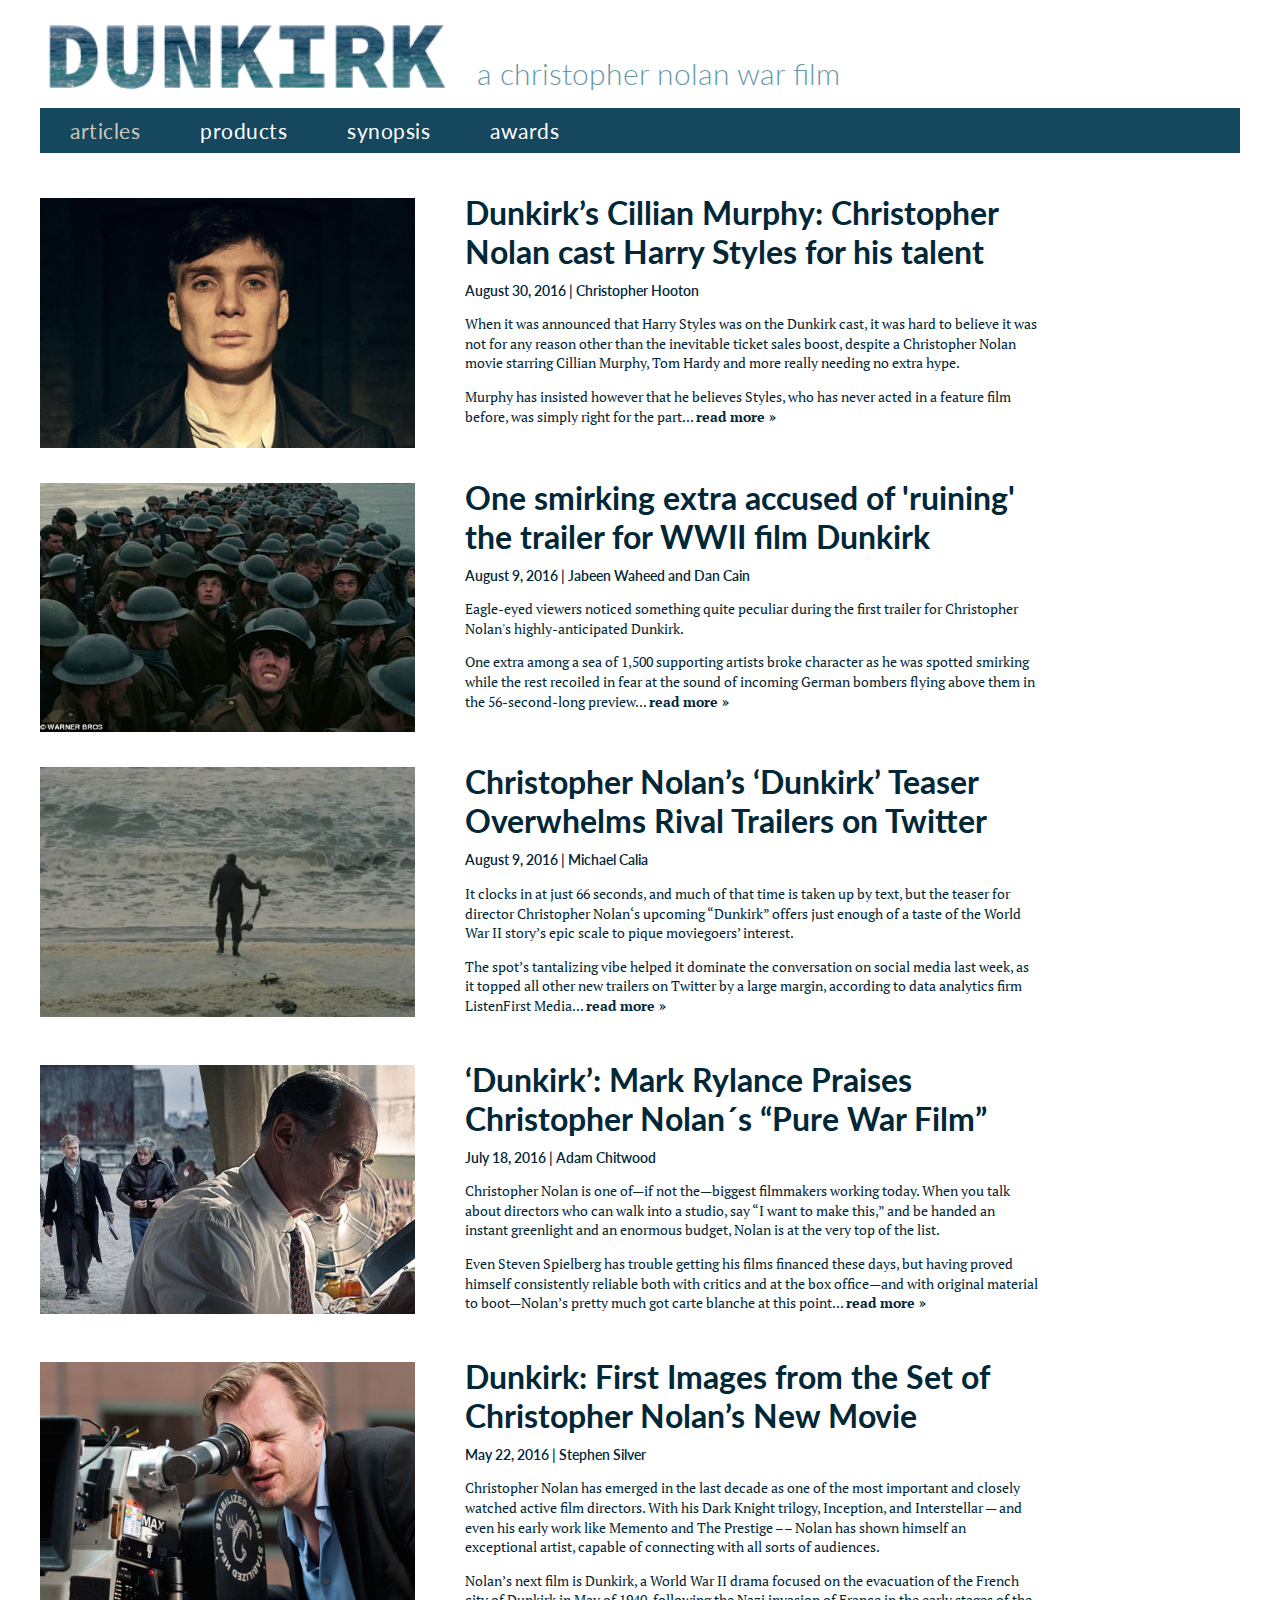
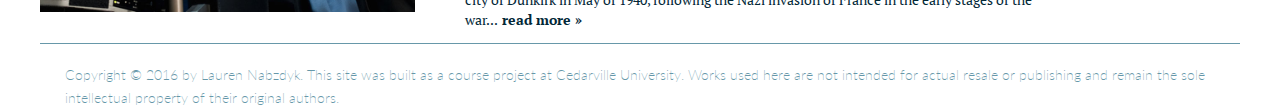
==== commit fa2a068e: "Changes made based on comments" ====
--- a/articles/index.html
+++ b/articles/index.html
@@ -10,15 +10,15 @@
     <body>
 
    <header>
-        <div id=sitemasthead>
+        <div id="sitemasthead">
 
             <h1> <a href="../index.html"><img src="../images/dunkirklogo.png" /> </a>
             <a id=words href="../index.html">A Christopher Nolan War Film</a>
             </h1>
-            <nav id=nav-main>
+            <nav id="nav-main">
 
             <ul>
-                <li class=selected><a href="index.html"> Articles </a></li>
+                <li class="selected"><a href="index.html"> Articles </a></li>
                 <li><a href="../products/index.html"> Products </a></li>
                 <li><a href="../synopsis.html"> Synopsis </a></li>
                 <li><a href="../awards.html"> Awards </a></li>
@@ -27,20 +27,20 @@
         </div>
     </header>
 
-    <h2 id=heading>Articles</h2>
+    <h2 id="heading">Articles</h2>
 
-        <section id=articles>
+        <section id="articles">
 
             <ul>
 
                 <li>
                     <img src=../images/murphy%20preview.png />
 
-                    <div class=preview>
+                    <div class="preview">
 
                         <h3>Dunkirk’s Cillian Murphy: Christopher Nolan cast Harry Styles for his talent</h3>
 
-                        <p class=bar> August 30, 2016 &#124; Christopher Hooton </p>
+                        <p class="bar"> August 30, 2016 &#124; Christopher Hooton </p>
 
                         <p>When it was announced that Harry Styles was on the Dunkirk cast, it was hard to believe it was not for any reason other than the inevitable ticket sales boost, despite a Christopher Nolan movie starring Cillian Murphy, Tom Hardy and more really needing no extra hype.</p>
 
@@ -53,10 +53,10 @@
 
                     <img src="../images/smirkpreview.png" />
 
-                    <div class=preview>
+                    <div class="preview">
                         <h3>One smirking extra accused of 'ruining' the trailer for WWII film Dunkirk</h3>
 
-                        <p class=bar> August 9, 2016 &#124; Jabeen Waheed and Dan Cain</p>
+                        <p class="bar"> August 9, 2016 &#124; Jabeen Waheed and Dan Cain</p>
 
                         <p>Eagle-eyed viewers noticed something quite peculiar during the first trailer for Christopher Nolan's highly-anticipated Dunkirk.</p>
 
@@ -70,11 +70,11 @@
 
                     <img src="../images/beach.png" />
 
-                    <div class=preview>
+                    <div class="preview">
                         <h3>Christopher Nolan’s &lsquo;Dunkirk&rsquo; Teaser Overwhelms Rival Trailers on Twitter
                         </h3>
 
-                        <p class=bar> August 9, 2016 &#124; Michael Calia </p>
+                        <p class="bar"> August 9, 2016 &#124; Michael Calia </p>
 
                         <p>It clocks in at just 66 seconds, and much of that time is taken up by text, but the teaser for director Christopher Nolan‘s upcoming “Dunkirk” offers just enough of a taste of the World War II story’s epic scale to pique moviegoers’ interest.</p>
 
@@ -86,11 +86,11 @@
 
                     <img src="../images/rylancepreview.png" />
 
-                    <div class=preview>
+                    <div class="preview">
                         <h3>&lsquo;Dunkirk&rsquo;: Mark Rylance Praises Christopher Nolan&acute;s &ldquo;Pure War Film&rdquo;
                         </h3>
 
-                        <p class=bar> July 18, 2016 &#124;  Adam Chitwood </p>
+                        <p class="bar"> July 18, 2016 &#124;  Adam Chitwood </p>
 
                         <p>Christopher Nolan is one of—if not the—biggest filmmakers working today. When you talk about directors who can walk into a studio, say “I want to make this,” and be handed an instant greenlight and an enormous budget, Nolan is at the very top of the list.
 
@@ -102,10 +102,10 @@
 
                     <img src="../images/nolan.png" />
 
-                    <div class=preview>
+                    <div class="preview">
                         <h3>Dunkirk: First Images from the Set of Christopher Nolan’s New Movie</h3>
 
-                        <p class=bar>May 22, 2016 &#124; Stephen Silver</p>
+                        <p class="bar">May 22, 2016 &#124; Stephen Silver</p>
 
                         <p>Christopher Nolan has emerged in the last decade as one of the most important and closely watched active film directors. With his Dark Knight trilogy, Inception, and Interstellar — and even his early work like Memento and The Prestige –– Nolan has shown himself an exceptional artist, capable of connecting with all sorts of audiences.</p>
 
--- a/css/styles.css
+++ b/css/styles.css
@@ -4,69 +4,23 @@
 .selected a {
   color: #d0c7bb; }
 
-#articles a {
-  text-transform: lowercase;
-  font-weight: 800; }
-#articles img {
-  float: left;
-  width: 375px;
-  height: auto;
-  box-sizing: border-box;
-  padding-top: 35px;
-  clear: both; }
-#articles h3 {
-  width: 575px;
-  font-size: 3.2em;
-  color: #022737;
-  margin: 30 0 10; }
-#articles ul {
-  list-style: none; }
-
 body {
-  font-family: 'Lato', sans-serif;
+  font-family: "Lato", sans-serif;
   font-size: 62.5%;
   font-weight: normal;
   width: 1200px;
   margin: auto;
-  padding: 0; }
-
-#content {
-  float: none;
-  width: 770px;
-  padding: 15px 310px 10px 115px; }
-  #content img {
-    width: 775px;
-    margin: 0; }
-  #content li img {
-    width: 500px;
-    margin: auto;
-    padding: 25 75; }
-  #content td {
-    padding: 15;
-    color: #022737; }
-  #content th {
-    text-align: left;
-    padding: 15px;
-    font-weight: 800;
-    color: #022737; }
-  #content .title p {
-    font-family: 'Lato', sans-serif;
-    margin: 0;
-    padding: 10 0; }
-  #content ul {
-    list-style: none; }
-
-.except {
-  text-transform: lowercase;
-  font-weight: bold;
-  font-size: 3.2em;
-  color: #022737;
-  margin-bottom: auto;
-  margin-left: 115px; }
+  padding: 0px; }
+  @media screen and (max-width: 1200px) {
+    body {
+      width: 720px; } }
+  @media screen and (max-width: 720px) {
+    body {
+      width: 320px; } }
 
 footer {
   clear: both;
-  font-style: 'Lato', sans-serif;
+  font-style: "Lato", sans-serif;
   font-weight: 200;
   color: 6798a9;
   font-size: 1.4em;
@@ -75,8 +29,12 @@
   border-top-style: solid;
   border-width: thin;
   padding-top: 20px; }
+  @media screen and (max-width: 720px) {
+    footer {
+      font-size: 1em;
+      width: 300px; } }
   footer p {
-    margin: 0;
+    margin: 0px;
     padding-left: 25px;
     width: 95%;
     line-height: 1.6em; }
@@ -86,11 +44,14 @@
   font-weight: 300;
   margin-bottom: auto;
   text-transform: lowercase;
-  padding: 0; }
+  padding: 0px; }
+  @media screen and (max-width: 1200px) {
+    h1 {
+      font-size: 2.4em; } }
   h1 a {
     text-decoration: none;
     color: 6798a9;
-    padding: 0; }
+    padding: 0px; }
 
 h3 {
   font-weight: bold;
@@ -105,52 +66,183 @@
 header img {
   padding-top: 15px;
   width: 412px; }
+  @media screen and (max-width: 1200px) {
+    header img {
+      padding-top: 10px;
+      width: 345px; } }
+  @media screen and (max-width: 720px) {
+    header img {
+      width: 60%;
+      padding: 10px 5px 0px 5px;
+      margin: 0px; } }
 
 img {
   width: 100%; }
 
+#articles a {
+  text-transform: lowercase;
+  font-weight: 800;
+  text-decoration: none;
+  color: #022737; }
+#articles a:hover {
+  color: #d0c7bb; }
+#articles img {
+  float: left;
+  width: 375px;
+  height: auto;
+  box-sizing: border-box;
+  padding-top: 35px;
+  clear: both; }
+  @media screen and (max-width: 1200px) {
+    #articles img {
+      display: none; } }
+
+h3 {
+  width: 575px;
+  font-size: 3.2em;
+  color: #022737;
+  margin: 30px 0px 10px; }
+  @media screen and (max-width: 720px) {
+    h3 {
+      padding-left: 0px;
+      margin-left: 0px;
+      font-size: 1.7em;
+      width: 285px;
+      margin-top: 15px; } }
+
+@media screen and (max-width: 720px) {
+  p {
+    font-size: 1.2em;
+    padding-left: 0px;
+    width: 285px; } }
+
+ul {
+  list-style: none; }
+
+#content {
+  float: none;
+  width: 770px;
+  padding: 15px 310px 10px 115px; }
+  @media screen and (max-width: 1200px) {
+    #content {
+      padding: 0px 25px;
+      width: 90%; } }
+  #content img {
+    width: 775px;
+    margin: 0px; }
+    @media screen and (max-width: 1200px) {
+      #content img {
+        width: 100%;
+        height: auto; } }
+  #content li img {
+    width: 500px;
+    margin: auto;
+    padding: 25px 75px; }
+  #content td {
+    padding: 15px;
+    color: #022737; }
+    @media screen and (max-width: 720px) {
+      #content td {
+        font-size: .8em;
+        margin-left: 0px;
+        padding: 10px; } }
+  #content th {
+    text-align: left;
+    padding: 15px;
+    font-weight: 800;
+    color: #022737; }
+    @media screen and (max-width: 720px) {
+      #content th {
+        font-size: .8em;
+        padding: 10px; } }
+  #content .title p {
+    font-family: "Lato", sans-serif;
+    margin: 0px;
+    padding: 10px 0px; }
+  #content ul {
+    list-style: none; }
+
+#words {
+  float: right;
+  clear: both;
+  padding: 55px 400px 0px 0px; }
+  @media screen and (max-width: 1200px) {
+    #words {
+      float: right;
+      padding: 45px 70px 0px 0px;
+      margin: 0px; } }
+  @media screen and (max-width: 720px) {
+    #words {
+      font-size: 62.5%;
+      width: 115px;
+      padding: 10px 0px 10px 0px; } }
+
+.year {
+  font-weight: 800; }
+
 #info {
   float: left; }
+  @media screen and (max-width: 1200px) {
+    #info {
+      width: 400px;
+      margin-bottom: 100px; } }
   #info h3 {
     font-size: 3.2em;
-    color: 15485e;
+    color: #15485e;
     margin-bottom: 5px;
     margin-top: 45px;
-    width: 700; }
+    width: 700px; }
+    @media screen and (max-width: 1200px) {
+      #info h3 {
+        width: 375px;
+        font-size: 3em; } }
+    @media screen and (max-width: 720px) {
+      #info h3 {
+        margin-top: 25px;
+        font-size: 2.1em;
+        width: 275px; } }
   #info p {
     font-size: 1.4em;
     color: #022737;
     width: 600px;
-    padding: 5 0;
-    margin: 0;
+    padding: 5px 0px;
+    margin: 0px;
     font-weight: 400; }
+    @media screen and (max-width: 1200px) {
+      #info p {
+        width: 375px; } }
+    @media screen and (max-width: 720px) {
+      #info p {
+        width: 275px;
+        font-size: 1.2em; } }
   #info .price {
-    font-family: 'Lato', sans-serif;
+    font-family: "Lato", sans-serif;
     font-size: 2.1em;
     font-weight: 600;
-    margin-top: 8;
-    margin-bottom: 15;
-    color: 15485e; }
+    margin-top: 8px;
+    margin-bottom: 15px;
+    color: #15485e; }
   #info .purchase {
     background-color: #022737;
     color: white;
     box-sizing: border-box;
-    padding: 10;
-    margin-top: 25;
-    width: 210;
+    padding: 10px;
+    margin-top: 25px;
+    width: 210px;
     text-align: center;
     text-transform: lowercase;
-    font-family: 'Lato', sans-serif; }
+    font-family: "Lato", sans-serif; }
     #info .purchase a {
-      color: white; }
+      color: white;
+      text-decoration: none; }
     #info .purchase a:hover {
       color: #d0c7bb; }
   #info ul {
     font-size: 1.2em;
     list-style: none;
-    font-family: 'PT Serif', serif;
-    padding: 10 0;
-    margin: 0;
+    font-family: "PT Serif", serif;
+    padding: 10px 0px;
+    margin: 0px;
     color: #022737; }
 
 #main .above {
@@ -161,151 +253,356 @@
   box-sizing: border-box;
   width: 765px;
   height: 430px;
-  margin-bottom: 40; }
+  margin-bottom: 40px; }
+  @media screen and (max-width: 1200px) {
+    #main .above {
+      background-size: 450px;
+      margin: 0px;
+      padding: 0px;
+      height: auto;
+      width: 450px; } }
+  @media screen and (max-width: 720px) {
+    #main .above {
+      background-size: 290px;
+      margin-left: 15px;
+      margin-bottom: 0px; } }
   #main .above a {
     color: white;
     text-transform: lowercase;
-    font-family: 'Lato', sans-serif;
-    padding-left: 675; }
+    font-family: "Lato", sans-serif;
+    padding-left: 675px; }
+    @media screen and (max-width: 1200px) {
+      #main .above a {
+        padding-left: 350px;
+        text-decoration: none; } }
+    @media screen and (max-width: 720px) {
+      #main .above a {
+        color: #15485e;
+        padding: 0px;
+        padding-bottom: 0px;
+        margin-bottom: 0px;
+        font-weight: 300;
+        font-size: .8em; } }
   #main .above h3 {
     color: white;
-    padding: 15;
+    padding: 15px;
     width: 425px;
     font-weight: 600;
     letter-spacing: inherit;
     font-size: 3.6em;
-    padding: 25 25 210; }
+    padding: 25px 25px 210px; }
+    @media screen and (max-width: 1200px) {
+      #main .above h3 {
+        font-size: 2.4em;
+        width: 275px;
+        padding: 15px;
+        margin-bottom: 90px; } }
+    @media screen and (max-width: 720px) {
+      #main .above h3 {
+        font-size: 1.6em;
+        color: #15485e;
+        padding-top: 175px;
+        padding-left: 0px;
+        padding-bottom: 0px;
+        margin-bottom: 0px; } }
 #main .below1 {
   margin: auto;
   float: left;
   box-sizing: border-box;
   padding-right: 15px; }
+  @media screen and (max-width: 1200px) {
+    #main .below1 {
+      width: 225px; } }
   #main .below1 h3 {
     font-size: 2em;
     width: 355px;
-    padding: 0;
-    margin-top: 15;
-    margin-bottom: 15; }
+    padding: 0px;
+    margin-top: 15px;
+    margin-bottom: 15px; }
+    @media screen and (max-width: 1200px) {
+      #main .below1 h3 {
+        font-size: 1.4em;
+        width: 215px; } }
+    @media screen and (max-width: 720px) {
+      #main .below1 h3 {
+        color: #15485e;
+        width: 300px;
+        padding-left: 15px;
+        margin-bottom: 0px;
+        margin-top: 15px; } }
   #main .below1 img {
     width: 375px; }
+    @media screen and (max-width: 1200px) {
+      #main .below1 img {
+        width: 100%; } }
   #main .below1 p {
-    font-family: 'PT Serif', serif;
-    margin: 0;
+    margin: 0px;
     width: 315px;
-    font-family: 'PT Serif', serif;
+    font-family: "PT Serif", serif;
     font-style: oblique;
-    padding: 0; }
+    padding: 0px; }
+    @media screen and (max-width: 1200px) {
+      #main .below1 p {
+        width: 215px;
+        font-size: 1.1em; } }
     #main .below1 p a {
       font-style: normal;
       text-transform: lowercase;
       font-weight: 800;
-      margin: 0; }
+      margin: 0px; }
 #main .below2 {
   margin: auto;
   float: left;
   box-sizing: border-box;
-  padding: 0 25; }
+  padding: 0px 25px; }
+  @media screen and (max-width: 1200px) {
+    #main .below2 {
+      width: 135px;
+      padding: 0px; } }
   #main .below2 h3 {
     font-size: 2em;
     width: 355px;
-    padding: 0;
-    margin-top: 15;
-    margin-bottom: 15; }
+    padding: 0px;
+    margin-top: 15px;
+    margin-bottom: 15px; }
+    @media screen and (max-width: 1200px) {
+      #main .below2 h3 {
+        font-size: 1.4em;
+        width: 215px; } }
+    @media screen and (max-width: 720px) {
+      #main .below2 h3 {
+        color: #15485e;
+        width: 300px;
+        padding-left: 15px;
+        margin-bottom: 0px;
+        margin-top: 15px; } }
   #main .below2 img {
     width: 375px; }
+    @media screen and (max-width: 1200px) {
+      #main .below2 img {
+        width: 100%;
+        padding: 0px 10px; } }
   #main .below2 p {
-    font-family: 'PT Serif', serif;
-    margin: 0;
+    font-family: "PT Serif", serif;
+    margin: 0px;
     width: 315px;
-    font-family: 'PT Serif', serif;
     font-style: oblique;
     padding: 0; }
+    @media screen and (max-width: 1200px) {
+      #main .below2 p {
+        width: 215px;
+        font-size: 1.1em; } }
     #main .below2 p a {
       font-style: normal;
       text-transform: lowercase;
       font-weight: 800;
-      margin: 0; }
+      margin: 0px; }
 #main #focus {
   float: left;
   width: 775;
   box-sizing: border-box;
-  padding: 0; }
-#main #sidebar {
-  margin: 0;
+  padding: 0px; }
+  @media screen and (max-width: 1200px) {
+    #main #focus {
+      width: 65%; } }
+
+.special a {
+  margin: 0px;
+  float: left;
+  width: 250px;
+  padding-left: 115px;
+  padding-bottom: 20px;
+  text-align: right;
+  text-decoration: none;
+  color: #022737; }
+  @media screen and (max-width: 1200px) {
+    .special a {
+      padding: 0px 15px;
+      margin: auto;
+      width: 200px; } }
+  @media screen and (max-width: 720px) {
+    .special a {
+      color: #15485e;
+      font-family: "Lato", sans-serif;
+      margin-top: 0px;
+      padding-left: 15px;
+      float: none;
+      font-weight: 300; } }
+
+.special a:hover {
+  color: #d0c7bb; }
+
+@media screen and (max-width: 720px) {
+  #main .below1 img,
+  #main .below2 img {
+    display: none; } }
+
+@media screen and (max-width: 720px) {
+  #main .below1 .hide,
+  #main .below2 .hide {
+    display: none; } }
+
+#sidebar {
+  margin: 0px;
   float: left;
   width: 425px;
   box-sizing: border-box;
-  padding: 0 20; }
-  #main #sidebar a:hover {
+  padding: 0px 20px; }
+  @media screen and (max-width: 1200px) {
+    #sidebar {
+      width: 35%;
+      float: right;
+      padding: 0px;
+      margin: 0px;
+      height: auto; } }
+  @media screen and (max-width: 720px) {
+    #sidebar {
+      width: 100%;
+      float: none;
+      padding: 0px;
+      margin: 0px;
+      height: auto; } }
+  #sidebar a:hover {
     color: #d0c7bb; }
-  #main #sidebar h3 {
+  #sidebar h3 {
     margin: auto;
     font-size: 2.1em;
     float: right;
     text-align: center;
-    width: 125;
-    padding: 80 20 75 10; }
-  #main #sidebar li {
-    margin: 0;
-    background-color: 15485e;
+    width: 125px;
+    padding: 80px 20px 75px 10px; }
+    @media screen and (max-width: 1200px) {
+      #sidebar h3 {
+        width: 100%;
+        font-size: 1.4em;
+        padding: 45px 15px;
+        margin: auto;
+        float: none; } }
+  #sidebar li {
+    margin: 0px;
+    background-color: #15485e;
     box-sizing: border-box;
-    padding: 0 15 0 15;
-    height: 225;
-    margin-top: 55;
+    padding: 0px 15px 0px 15px;
+    height: 225px;
+    margin-top: 55px;
     width: 400px;
-    margin-top: 55; }
-    #main #sidebar li a {
+    margin-top: 55px; }
+    @media screen and (max-width: 1200px) {
+      #sidebar li {
+        float: right;
+        width: 100%;
+        padding: 0px;
+        margin: 20px 0px;
+        height: 130px; } }
+    @media screen and (max-width: 720px) {
+      #sidebar li {
+        background-color: white;
+        height: 175px; } }
+    #sidebar li a {
       text-decoration: none;
       font-weight: 400;
       color: white; }
-  #main #sidebar .feature {
-    margin: 35 0;
+  #sidebar .feature {
+    margin: 35px 0px;
     background: none;
-    font-family: 'Lato', sans-serif;
+    font-family: "Lato", sans-serif;
     font-size: 3.6em;
     color: 2b7a91;
     font-weight: 600;
     text-transform: lowercase;
-    width: 420;
-    height: 15; }
-  #main #sidebar .left h3 {
+    width: 420px;
+    height: 15px; }
+  #sidebar .left h3 {
     margin: auto;
     float: left;
     padding-left: 30px;
     padding-right: 30px; }
-  #main #sidebar .left img {
+    @media screen and (max-width: 1200px) {
+      #sidebar .left h3 {
+        width: 90%;
+        font-size: 1.4em;
+        padding: 45px 0px;
+        margin: auto;
+        float: none; } }
+    @media screen and (max-width: 720px) {
+      #sidebar .left h3 {
+        margin-top: 45px; } }
+  #sidebar .left img {
     width: 185px;
     height: auto;
     position: relative; }
-  #main #sidebar .right img {
+    @media screen and (max-width: 1200px) {
+      #sidebar .left img {
+        width: 45%;
+        float: left;
+        padding: 0px 15px;
+        margin: 0px; } }
+  #sidebar .right img {
     width: 185px;
     height: auto;
     position: relative;
-    padding: 0; }
-  #main #sidebar .view {
+    padding: 0px; }
+    @media screen and (max-width: 1200px) {
+      #sidebar .right img {
+        width: 45%;
+        padding: 0px 10px;
+        float: right;
+        margin: 0px; } }
+  #sidebar .view {
     background: none; }
-    #main #sidebar .view a {
-      font-family: 'PT Serif', serif;
+    #sidebar .view a {
+      font-family: "PT Serif", serif;
       font-weight: 600;
       color: #022737;
-      padding-left: 245; }
-    #main #sidebar .view .view a:hover {
+      padding-left: 245px; }
+      @media screen and (max-width: 720px) {
+        #sidebar .view a {
+          float: left;
+          width: 100%;
+          padding-left: 185px;
+          font-weight: 100; } }
+    #sidebar .view .view a:hover {
       color: #d0c7bb; }
-#main .special a {
-  margin: 0;
-  float: left;
-  width: 250;
-  padding-left: 115;
-  padding-bottom: 20;
-  text-align: right; }
-#main ul {
+
+ul {
   list-style: none;
-  padding: 0; }
-
+  padding: 0px; }
+
+.except {
+  text-transform: lowercase;
+  font-weight: 800;
+  font-size: 3.2em;
+  color: #022737;
+  margin-bottom: auto;
+  margin-left: 115px; }
+  .except a:hover {
+    color: #d0c7bb; }
+  @media screen and (max-width: 1200px) {
+    .except {
+      margin: 0;
+      padding: 15px 25px 5px; } }
+
+@media screen and (max-width: 1200px) {
+  #main #sidebar .feature {
+    font-size: 2.4em;
+    padding: 0px;
+    width: 100%;
+    margin: 25px 0px 20px 0px;
+    height: auto; }
+
+  #main #sidebar li a {
+    color: white; }
+
+  #main #sidebar li a:hover {
+    color: #d0c7bb; } }
 nav {
   clear: both;
-  background-color: 15485e;
-  width: 1200px; }
+  background-color: #15485e;
+  width: 1200px;
+  width: 100%; }
+  @media screen and (max-width: 720px) {
+    nav {
+      height: 110px; } }
   nav a {
     color: white;
     font-size: 2.1em;
@@ -319,28 +616,34 @@
     padding-top: 10px;
     padding-bottom: 10px;
     text-transform: lowercase; }
+    @media screen and (max-width: 720px) {
+      nav li {
+        font-size: 0.6em;
+        padding-left: 15px;
+        padding-top: 6px;
+        padding-bottom: 6px;
+        margin: 0px;
+        width: 320px; } }
   nav ul {
-    padding-left: 0; }
+    padding-left: 0px; }
 
 nav:after {
   clear: both;
   display: block;
   content: ""; }
 
-p a {
-  text-decoration: none;
-  color: #022737;
-  padding: 0;
-  margin: auto; }
-
 .preview {
-  margin: 0;
+  margin: 0px;
   float: left;
   width: 575px;
-  padding-left: 50; }
+  padding-left: 50px; }
+  @media screen and (max-width: 720px) {
+    .preview {
+      padding: 0px;
+      padding-left: 15px; } }
   .preview .bar {
-    margin: 0;
-    font-family: 'Lato', sans-serif;
+    margin: 0px;
+    font-family: "Lato", sans-serif;
     font-weight: 600;
     font-size: 1.4em; }
 
@@ -349,8 +652,22 @@
   float: left;
   width: 375px;
   box-sizing: border-box;
-  padding: 50 25 0 25;
+  padding: 50px 25px 0px 25px;
   height: 575px; }
+  @media screen and (max-width: 1200px) {
+    #products .item {
+      padding-right: 15px;
+      padding-left: 15px;
+      width: 315px;
+      height: 585px;
+      margin: auto; } }
+  @media screen and (max-width: 720px) {
+    #products .item {
+      width: 100%;
+      height: auto;
+      margin: auto;
+      padding: 0px;
+      height: 250px; } }
   #products .item a {
     margin: auto;
     text-transform: lowercase;
@@ -360,21 +677,31 @@
     color: #d0c7bb; }
   #products .item h4 {
     text-decoration: none;
-    margin: 0;
+    margin: 0px;
     font-size: 2.1em;
     font-weight: 800;
     color: #022737;
     padding: 15px 15px;
     text-align: center;
     text-transform: none; }
+    @media screen and (max-width: 720px) {
+      #products .item h4 {
+        font-size: 1.6em;
+        padding-top: 130px;
+        text-align: left; } }
   #products .item p {
-    font-family: 'Lato', sans-serif;
+    font-family: "Lato", sans-serif;
     margin: auto;
     font-size: 1.8em;
     font-weight: 600;
-    padding: 0 0 15;
+    padding: 0px 0px 15px;
     color: #022737;
     text-align: center; }
+    @media screen and (max-width: 720px) {
+      #products .item p {
+        font-size: 1.4em;
+        padding: 0px;
+        text-align: left; } }
 #products ul {
   list-style: none; }
 
@@ -390,441 +717,51 @@
   padding-right: 25px;
   padding-bottom: 100px;
   padding-top: 35px; }
+  @media screen and (max-width: 1200px) {
+    #product1 img,
+    #product2 img,
+    #product3 img,
+    #product4 img,
+    #product5 img {
+      width: 35%;
+      height: auto;
+      padding: 45px 35px 0px 25px; } }
+  @media screen and (max-width: 720px) {
+    #product1 img,
+    #product2 img,
+    #product3 img,
+    #product4 img,
+    #product5 img {
+      width: 55%;
+      height: auto;
+      padding-left: 75px; } }
 
 section p {
-  font-family: 'PT Serif', serif;
+  font-family: "PT Serif", serif;
   font-weight: normal;
   font-size: 1.4em;
   color: #022737;
   line-height: 1.4em;
-  padding: 0; }
+  padding: 0px; }
 
 .title .bar {
-  font-family: 'Lato', sans-serif;
+  font-family: "Lato", sans-serif;
   font-weight: 600;
   font-size: 1.4em;
-  padding: 15 0; }
+  padding: 15px 0px; }
 .title h3 {
   margin-top: 15px;
-  margin-bottom: 0;
+  margin-bottom: 0px;
   width: 100%; }
 
-#words {
-  float: right;
-  clear: both;
-  padding: 55px 400px 0 0; }
-
-.year {
-  font-weight: 800; }
-
-@media screen and (max-width: 1200px) {
-  #articles img {
-    display: none; }
-
-  body {
-    width: 720px; }
-
-  #content {
-    padding: 0 25;
-    width: 90%; }
-
-  #content img {
-    width: 100%;
-    height: auto; }
-
-  .except {
-    margin: 0;
-    padding: 15 25 5; }
-
-  h1 {
-    font-size: 2.4em; }
-
-  #info h3 {
-    width: 375px;
-    font-size: 3em; }
-
-  #info {
-    width: 400px;
-    margin-bottom: 100px; }
-
-  #info p {
-    width: 375px; }
-
-  header img {
-    padding-top: 10px;
-    width: 345px; }
-
-  #main .above {
-    background-size: 450px;
-    margin: 0;
-    padding: 0;
-    height: auto;
-    width: 450px; }
-
-  #main .above a {
-    padding-left: 350px; }
-
-  #main .above h3 {
-    font-size: 2.4em;
-    width: 275px;
-    padding: 15px;
-    margin-bottom: 90px; }
-
-  #main .below1 {
-    width: 225px; }
-
-  #main .below1 img {
-    width: 100%; }
-
-  #main .below1 p {
-    width: 215px;
-    font-size: 1.1em; }
-
-  #main .below1 h3 {
-    font-size: 1.4em;
-    width: 215px; }
-
-  #main .below2 {
-    width: 135px;
-    padding: 0; }
-
-  #main .below2 img {
-    width: 100%;
-    padding: 0 10px; }
-
-  #main .below2 p {
-    width: 215px;
-    font-size: 1.1em; }
-
-  #main .below2 h3 {
-    font-size: 1.4em;
-    width: 215px; }
-
-  #main #focus {
-    width: 65%; }
-
-  #main #sidebar {
-    width: 35%;
-    float: right;
-    padding: 0;
-    margin: 0;
-    height: auto; }
-
-  #main #sidebar .feature {
-    font-size: 2.4em;
-    padding: 0;
-    width: 100%;
-    margin: 25 0 20 0; }
-
-  #main #sidebar .left img {
-    width: 45%;
-    float: left;
-    padding: 0 15;
-    margin: 0; }
-
-  #main #sidebar .right img {
-    width: 45%;
-    padding: 0 10;
-    float: right;
-    margin: 0; }
-
-  #main #sidebar h3 {
-    width: 100%;
-    font-size: 1.4em;
-    padding: 45px 15;
-    margin: auto;
-    float: none; }
-
-  #main #sidebar .left h3 {
-    width: 90%;
-    font-size: 1.4em;
-    padding: 45px 0;
-    margin: auto;
-    float: none; }
-
-  #main #sidebar li {
-    float: right;
-    width: 100%;
-    padding: 0;
-    margin: 20px 0;
-    height: 130px; }
-
-  #main #sidebar .view a {
-    width: 300px;
-    padding: 0 130; }
-
-  #main .special a {
-    padding: 0 15;
-    margin: auto;
-    width: 200px; }
-
-  nav {
-    width: 100%; }
-
-  .preview {
-    padding-left: 0; }
-
-  #products .item {
-    padding-right: 15px;
-    padding-left: 15px;
-    width: 315px;
-    height: 585px;
-    margin: auto; }
-
-  #product1 img {
-    width: 35%;
-    height: auto;
-    padding: 45px 35px 0 25px; }
-
-  #product2 img {
-    width: 35%;
-    height: auto;
-    padding: 45px 35px 0 25px; }
-
-  #product3 img {
-    width: 35%;
-    height: auto;
-    padding: 45px 35px 0 25px; }
-
-  #product4 img {
-    width: 35%;
-    height: auto;
-    padding: 45px 35px 0 25px; }
-
-  #product5 img {
-    width: 35%;
-    height: auto;
-    padding: 45px 35px 0 25px; }
-
-  #words {
-    float: right;
-    padding: 45px 70px 0 0;
-    margin: 0; } }
 @media screen and (max-width: 720px) {
-  #articles h3 {
-    padding-left: 0;
-    margin-left: 0;
-    font-size: 1.7em;
-    width: 285px;
-    margin-top: 15px; }
-
-  #articles ul {
-    padding-left: 15px; }
-
-  #articles p {
-    font-size: 1.2em;
-    padding-left: 0;
-    width: 285px; }
-
-  body {
-    width: 320px;
-    font-size: 62.5%; }
-
-  #content {
-    font-size: .8em;
-    padding: 0 15px;
-    width: 85%; }
-
-  #content td {
-    font-size: .8em;
-    margin-left: 0;
-    padding: 10px; }
-
-  #content th {
-    font-size: .8em;
-    padding: 10px; }
-
-  #content ul img {
-    width: 75%;
-    padding: 10px 0; }
-
-  .except {
-    font-size: 2em;
-    padding: 10px 15px 0; }
-
-  footer {
-    font-size: 1em;
-    width: 300px; }
-
-  header img {
-    width: 60%;
-    padding: 10px 5px 0 5px;
-    margin: 0; }
-
-  #info {
-    padding-left: 15px; }
-
-  #info h3 {
-    margin-top: 25px;
-    font-size: 2.1em;
-    width: 275px; }
-
-  #info .price {
-    font-size: 1.4em; }
-
-  #info p {
-    width: 275;
-    font-size: 1.2em; }
-
-  #main .above {
-    background-size: 290px;
-    margin-left: 15px;
-    margin-bottom: 0; }
-
-  #main .above h3 {
-    font-size: 1.6em;
-    color: 15485e;
-    padding-top: 175px;
-    padding-left: 0;
-    padding-bottom: 0;
-    margin-bottom: 0; }
-
-  #main .above a {
-    color: 15485e;
-    padding: 0;
-    padding-bottom: 0;
-    margin-bottom: 0;
-    font-weight: 300;
-    font-size: .8em; }
-
-  #main .below1 img,
-  #main .below2 img {
-    display: none; }
-
-  #main .below1 .hide,
-  #main .below2 .hide {
-    display: none; }
-
-  #main .below1 h3,
-  #main .below2 h3 {
-    color: 15485e;
-    width: 300px;
-    padding-left: 15px;
-    margin-bottom: 0;
-    margin-top: 15px; }
-
-  #main #focus {
-    width: 100%; }
-
-  #main .below1 .special a,
-  #main .below2 .special a {
-    color: 15485e;
-    font-family: 'Lato', sans-serif;
-    margin-top: 0;
-    padding-left: 15px;
-    float: none;
-    font-weight: 300; }
-
-  #main .below1 .special a:hover,
-  #main .below2 .special a:hover {
-    color: #d0c7bb; }
-
-  #main #sidebar {
-    width: 100%;
-    float: none;
-    padding: 0;
-    margin: 0;
-    height: auto; }
-
-  #main #sidebar .feature {
-    padding-left: 15px;
-    font-size: 1.8em;
-    margin-bottom: 10px; }
-
-  #main #sidebar li {
-    background-color: white;
-    height: 175px; }
-
-  #main #sidebar h3 {
-    margin-top: 45px; }
-
-  #main #sidebar .left h3 {
-    margin-top: 45px; }
-
-  #main #sidebar li a {
-    color: 15485e; }
-
-  #main #sidebar .view a {
-    float: left;
-    width: 100%;
-    padding-left: 185px;
-    font-weight: 100; }
-
-  #main p {
-    margin: 0; }
-
-  nav li {
-    font-size: 0.6em;
-    padding-left: 15px;
-    padding-top: 6px;
-    padding-bottom: 6px;
-    margin: 0;
-    width: 320px; }
-
-  nav {
-    height: 110px; }
-
-  #product1 img {
-    width: 55%;
-    height: auto;
-    padding-left: 75px; }
-
-  #product2 img {
-    padding-top: 25px;
-    width: 55%;
-    height: auto;
-    padding-left: 75px; }
-
-  #product3 img {
-    width: 55%;
-    height: auto;
-    padding-left: 75px; }
-
-  #product4 img {
-    width: 55%;
-    height: auto;
-    padding-left: 75px; }
-
-  #product5 img {
-    width: 55%;
-    height: auto;
-    padding-left: 75px; }
-
-  #products .item {
-    width: 100%;
-    height: auto;
-    margin: auto;
-    padding: 0;
-    height: 250px; }
-
   #products .item .book {
-    padding: 40px 0 10px; }
+    padding: 40px 0px 10px; }
 
   #products .item img {
     float: left;
     width: 50%;
     padding: 10px 15px 30px 10px;
-    height: auto; }
-
-  #products .item h4 {
-    font-size: 1.6em;
-    padding-top: 130px;
-    text-align: left; }
-
-  #products .item p {
-    font-size: 1.4em;
-    padding: 0;
-    text-align: left; }
-
-  #products ul {
-    padding: 0 15px; }
-
-  .title h3 {
-    font-size: 2.1em; }
-
-  #words {
-    font-size: 62.5%;
-    width: 115px;
-    padding: 10px 0 10px 0; } }
+    height: auto; } }
 
 /*# sourceMappingURL=styles.css.map */
